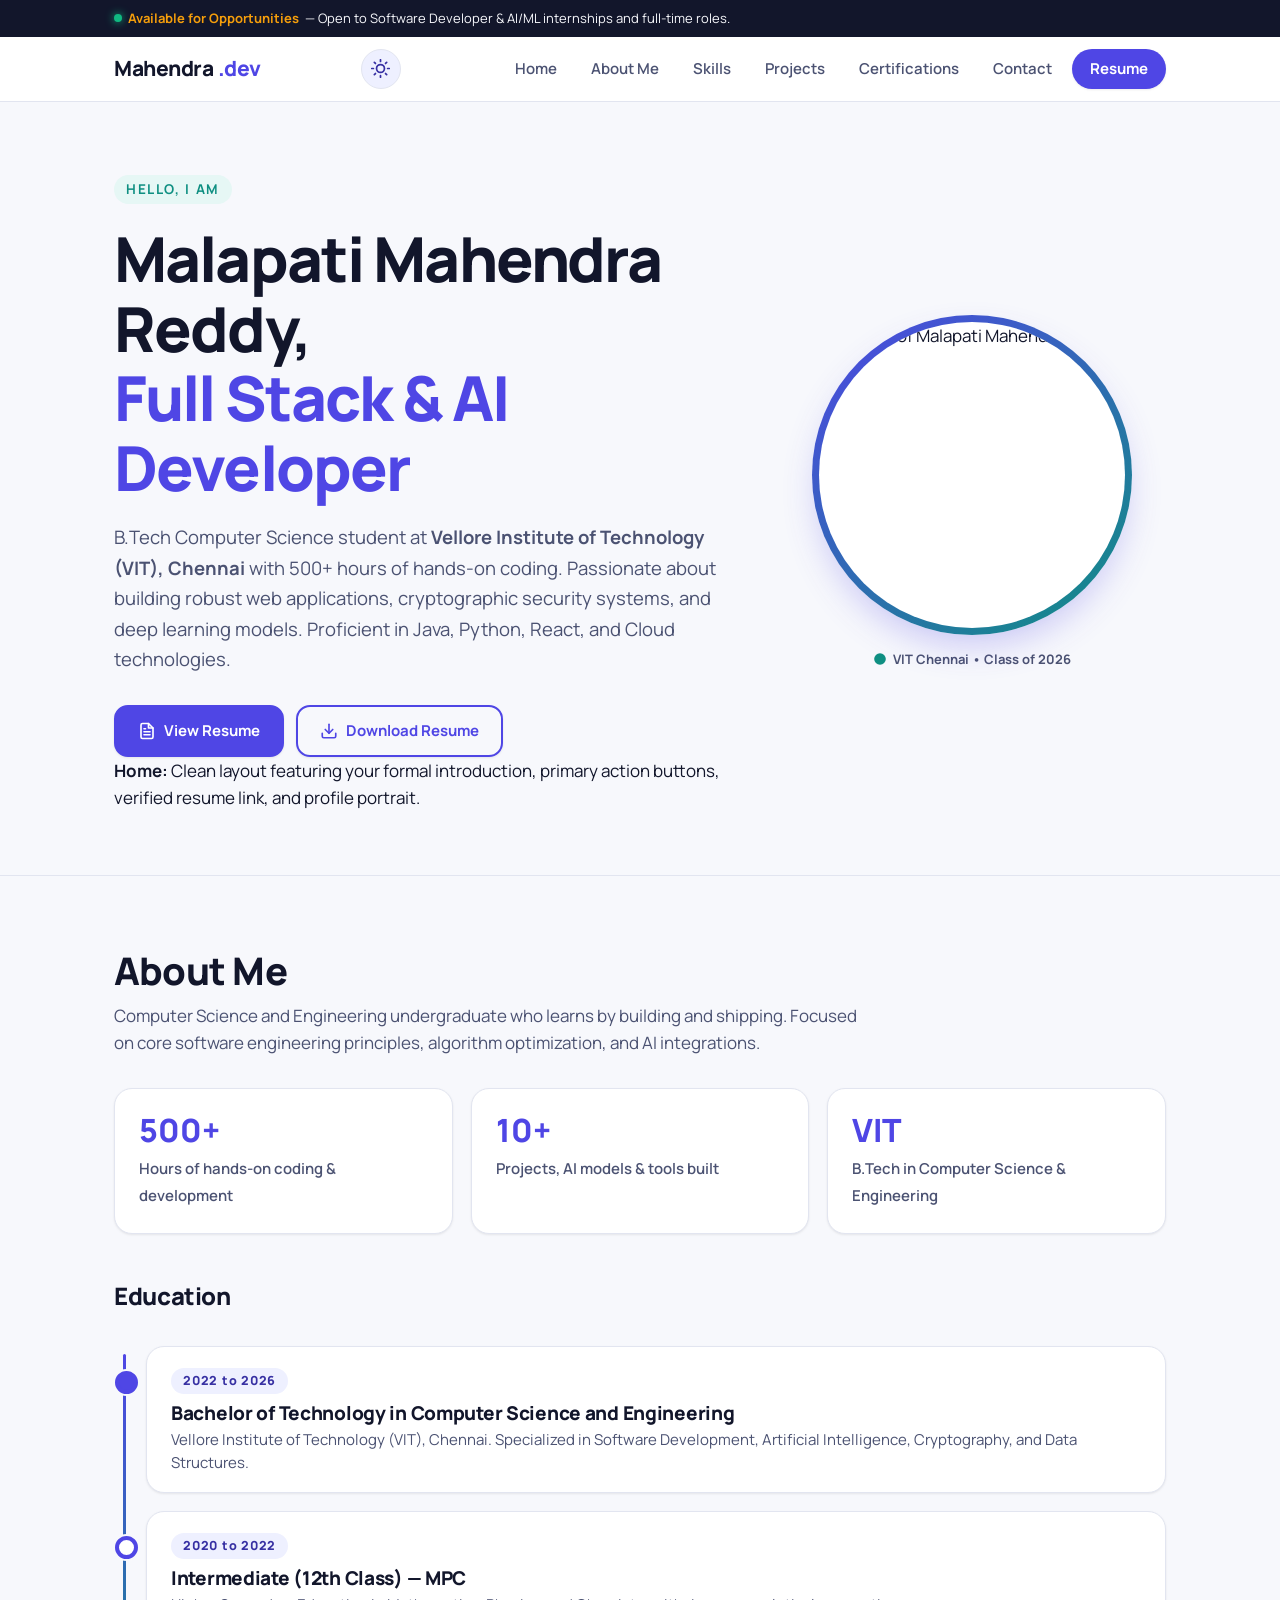
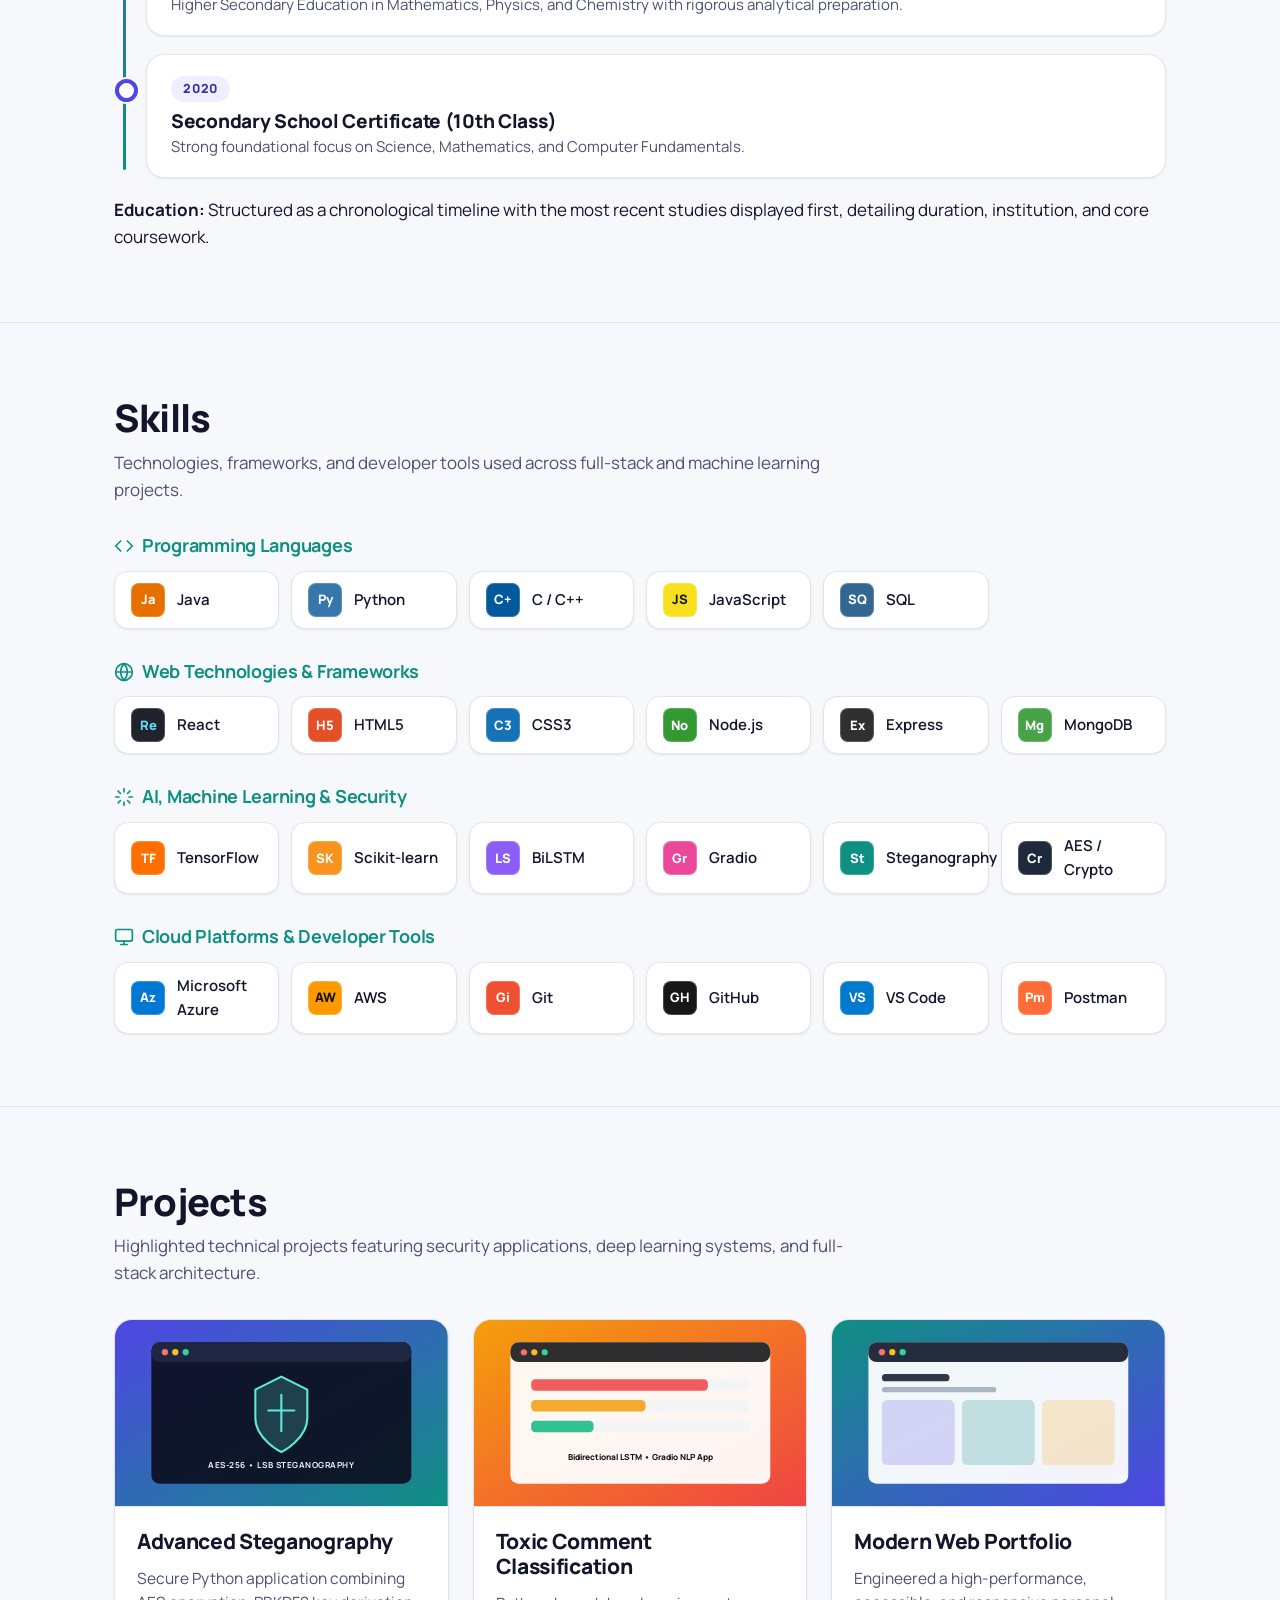
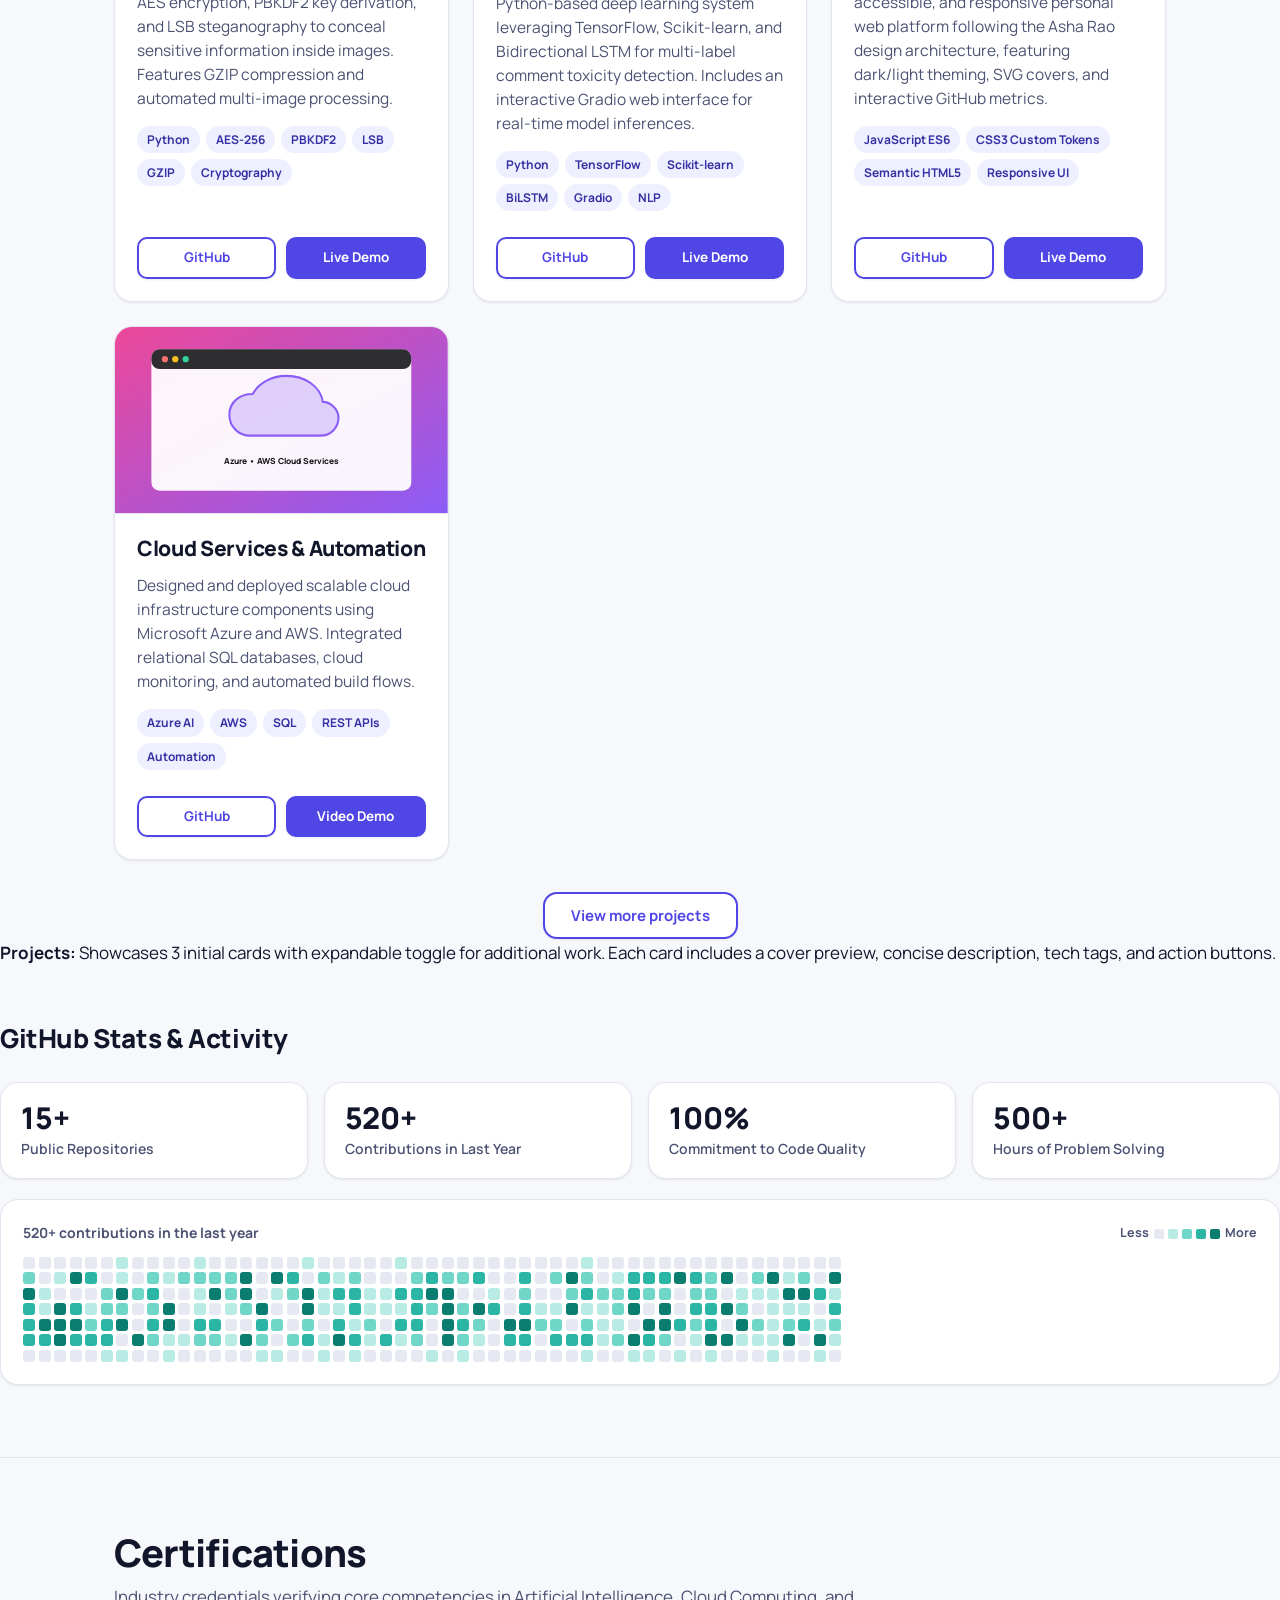
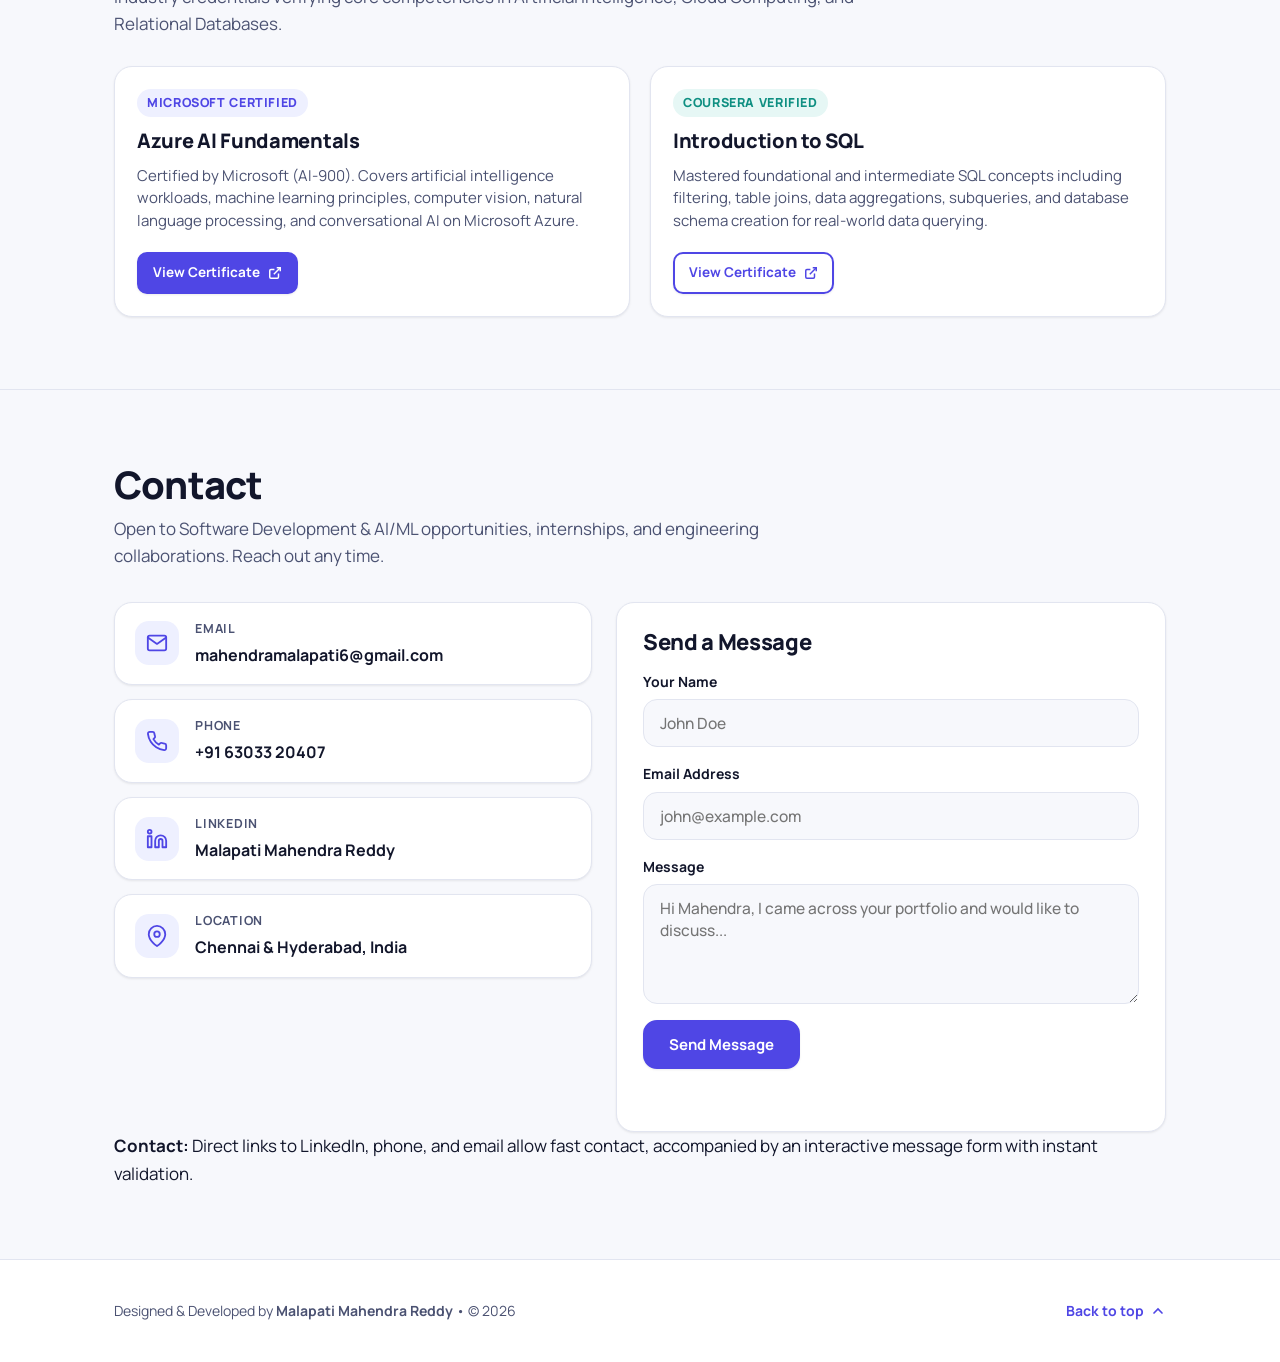
==== index.html @ 986fc6aa "Initial commit: Portfolio website with responsive design and theme toggle" ====
<!DOCTYPE html>
<html lang="en">

<head>
    <meta charset="UTF-8">
    <meta name="viewport" content="width=device-width, initial-scale=1.0, viewport-fit=cover">
    <title>Malapati Mahendra Reddy | Full Stack & AI Developer</title>
    <meta name="description"
        content="Portfolio of Malapati Mahendra Reddy - Full Stack Developer and AI/ML Engineer studying Computer Science at VIT Chennai.">

    <!-- Google Font: Manrope -->
    <link rel="preconnect" href="https://fonts.googleapis.com">
    <link rel="preconnect" href="https://fonts.gstatic.com" crossorigin>
    <link href="https://fonts.googleapis.com/css2?family=Manrope:wght@400;500;600;700;800&display=swap"
        rel="stylesheet">

    <!-- Stylesheet -->
    <link rel="stylesheet" href="port.css">
</head>

<body>

    <!-- Top Notification / Status Banner -->
    <aside class="sample" aria-label="Announcement banner">
        <div class="in">
            <span class="badge-tag">
                <b>Available for Opportunities</b> — Open to Software Developer &amp; AI/ML internships and full-time
                roles.
            </span>
        </div>
    </aside>

    <!-- Sticky Navbar -->
    <nav class="top" aria-label="Main Navigation">
        <div class="in">
            <a class="brand" href="#home" aria-label="Home page">
                Mahendra<span>.dev</span>
            </a>

            <div class="nav-actions">
                <!-- Theme Toggle -->
                <button type="button" class="theme-btn" id="themeToggle" aria-label="Toggle dark/light theme"
                    title="Toggle theme">
                    <svg class="sun-icon" viewBox="0 0 24 24" fill="none" stroke="currentColor" stroke-width="2.2"
                        stroke-linecap="round" stroke-linejoin="round" aria-hidden="true">
                        <circle cx="12" cy="12" r="5"></circle>
                        <line x1="12" y1="1" x2="12" y2="3"></line>
                        <line x1="12" y1="21" x2="12" y2="23"></line>
                        <line x1="4.22" y1="4.22" x2="5.64" y2="5.64"></line>
                        <line x1="18.36" y1="18.36" x2="19.78" y2="19.78"></line>
                        <line x1="1" y1="12" x2="3" y2="12"></line>
                        <line x1="21" y1="12" x2="23" y2="12"></line>
                        <line x1="4.22" y1="19.78" x2="5.64" y2="18.36"></line>
                        <line x1="18.36" y1="5.64" x2="19.78" y2="4.22"></line>
                    </svg>
                    <svg class="moon-icon" style="display:none;" viewBox="0 0 24 24" fill="none" stroke="currentColor"
                        stroke-width="2.2" stroke-linecap="round" stroke-linejoin="round" aria-hidden="true">
                        <path d="M21 12.79A9 9 0 1 1 11.21 3 7 7 0 0 0 21 12.79z"></path>
                    </svg>
                </button>

                <!-- Burger Toggle for Mobile -->
                <button class="burger" id="burger" aria-label="Open navigation menu" aria-expanded="false"
                    aria-controls="menu">
                    <svg width="22" height="22" viewBox="0 0 24 24" fill="none" stroke="currentColor" stroke-width="2.4"
                        stroke-linecap="round">
                        <path d="M4 7h16M4 12h16M4 17h16" />
                    </svg>
                </button>
            </div>

            <!-- Main Navigation Menu -->
            <div class="menu" id="menu">
                <a href="#home">Home</a>
                <a href="#about">About Me</a>
                <a href="#skills">Skills</a>
                <a href="#projects">Projects</a>
                <a href="#cert">Certifications</a>
                <a href="#contact">Contact</a>
                <!-- DUMMY LINK 1: Replace with your original Google Drive Resume view link -->
                <a class="cta" href="https://example.com/drive/view/Mahendra-Reddy-Resume" target="_blank"
                    rel="noopener">Resume</a>
            </div>
        </div>
    </nav>

    <main>
        <!-- Hero Section -->
        <section class="hero" id="home">
            <div class="in">
                <div>
                    <span class="kicker">Hello, I am</span>
                    <h1>Malapati Mahendra Reddy, <em>Full Stack &amp; AI Developer</em></h1>
                    <p class="lead">
                        B.Tech Computer Science student at <strong>Vellore Institute of Technology (VIT),
                            Chennai</strong> with 500+ hours of hands-on coding. Passionate about building robust web
                        applications, cryptographic security systems, and deep learning models. Proficient in Java,
                        Python, React, and Cloud technologies.
                    </p>
                    <div class="btns">
                        <!-- DUMMY LINK 1: Replace with your original Google Drive Resume view link -->
                        <a class="btn" href="https://example.com/drive/view/Mahendra-Reddy-Resume" target="_blank"
                            rel="noopener">
                            <svg width="18" height="18" viewBox="0 0 24 24" fill="none" stroke="currentColor"
                                stroke-width="2.2" stroke-linecap="round" stroke-linejoin="round" aria-hidden="true">
                                <path d="M14 2H6a2 2 0 0 0-2 2v16a2 2 0 0 0 2 2h12a2 2 0 0 0 2-2V8z"></path>
                                <polyline points="14 2 14 8 20 8"></polyline>
                                <line x1="16" y1="13" x2="8" y2="13"></line>
                                <line x1="16" y1="17" x2="8" y2="17"></line>
                                <polyline points="10 9 9 9 8 9"></polyline>
                            </svg>
                            View Resume
                        </a>
                        <!-- DUMMY LINK 2: Replace with your original direct Resume PDF download link -->
                        <a class="btn ghost" href="https://example.com/drive/Mahendra-Reddy-Resume.PDF" target="_blank"
                            rel="noopener" download="Mahendra-Reddy-Resume.pdf">
                            <svg width="18" height="18" viewBox="0 0 24 24" fill="none" stroke="currentColor"
                                stroke-width="2.2" stroke-linecap="round" stroke-linejoin="round" aria-hidden="true">
                                <path d="M21 15v4a2 2 0 0 1-2 2H5a2 2 0 0 1-2-2v-4"></path>
                                <polyline points="7 10 12 15 17 10"></polyline>
                                <line x1="12" y1="15" x2="12" y2="3"></line>
                            </svg>
                            Download Resume
                        </a>
                    </div>
                    <p class="note">
                        <b>Home:</b> Clean layout featuring your formal introduction, primary action buttons, verified
                        resume link, and profile portrait.
                    </p>
                </div>

                <div class="photo-wrapper">
                    <div class="photo">
                        <img src="https://res.cloudinary.com/km6wrbvx/image/upload/v1789730988/photo_2.jpg"
                            alt="Portrait of Malapati Mahendra Reddy" loading="eager"
                            onerror="this.onerror=null; this.src='https://images.unsplash.com/photo-1534528741775-53994a69daeb?auto=format&fit=crop&w=600&q=80';">
                    </div>
                    <span class="photo-caption">
                        <svg width="14" height="14" viewBox="0 0 24 24" fill="#0F8F82">
                            <circle cx="12" cy="12" r="10" />
                        </svg>
                        VIT Chennai &bull; Class of 2026
                    </span>
                </div>
            </div>
        </section>

        <!-- About Me Section -->
        <section class="sec" id="about">
            <div class="in">
                <h2>About Me</h2>
                <p class="sub">
                    Computer Science and Engineering undergraduate who learns by building and shipping. Focused on core
                    software engineering principles, algorithm optimization, and AI integrations.
                </p>

                <!-- Metric Fact Cards -->
                <div class="about">
                    <div class="fact">
                        <b>500+</b>
                        <span>Hours of hands-on coding &amp; development</span>
                    </div>
                    <div class="fact">
                        <b>10+</b>
                        <span>Projects, AI models &amp; tools built</span>
                    </div>
                    <div class="fact">
                        <b>VIT</b>
                        <span>B.Tech in Computer Science &amp; Engineering</span>
                    </div>
                </div>

                <!-- Education History Timeline Track -->
                <h3 style="margin-top: 48px; font-size: 24px; font-weight: 800;">Education</h3>
                <ol class="track" aria-label="Education history, most recent first">
                    <li>
                        <span class="yr">2022 to 2026</span>
                        <h4>Bachelor of Technology in Computer Science and Engineering</h4>
                        <p>Vellore Institute of Technology (VIT), Chennai. Specialized in Software Development,
                            Artificial Intelligence, Cryptography, and Data Structures.</p>
                    </li>
                    <li>
                        <span class="yr">2020 to 2022</span>
                        <h4>Intermediate (12th Class) — MPC</h4>
                        <p>Higher Secondary Education in Mathematics, Physics, and Chemistry with rigorous analytical
                            preparation.</p>
                    </li>
                    <li>
                        <span class="yr">2020</span>
                        <h4>Secondary School Certificate (10th Class)</h4>
                        <p>Strong foundational focus on Science, Mathematics, and Computer Fundamentals.</p>
                    </li>
                </ol>

                <p class="note">
                    <b>Education:</b> Structured as a chronological timeline with the most recent studies displayed
                    first, detailing duration, institution, and core coursework.
                </p>
            </div>
        </section>

        <!-- Skills Section -->
        <section class="sec" id="skills">
            <div class="in">
                <h2>Skills</h2>
                <p class="sub">Technologies, frameworks, and developer tools used across full-stack and machine learning
                    projects.</p>

                <!-- Programming Languages -->
                <div class="group">
                    <h3>
                        <svg width="20" height="20" viewBox="0 0 24 24" fill="none" stroke="currentColor"
                            stroke-width="2" stroke-linecap="round" stroke-linejoin="round" aria-hidden="true">
                            <polyline points="16 18 22 12 16 6"></polyline>
                            <polyline points="8 6 2 12 8 18"></polyline>
                        </svg>
                        Programming Languages
                    </h3>
                    <ul class="logos">
                        <li><span class="logo" style="background:#E76F00;color:#fff" aria-hidden="true">Ja</span>Java
                        </li>
                        <li><span class="logo" style="background:#3776AB;color:#fff" aria-hidden="true">Py</span>Python
                        </li>
                        <li><span class="logo" style="background:#00599C;color:#fff" aria-hidden="true">C+</span>C / C++
                        </li>
                        <li><span class="logo" style="background:#F7DF1E;color:#1a1a1a"
                                aria-hidden="true">JS</span>JavaScript</li>
                        <li><span class="logo" style="background:#336791;color:#fff" aria-hidden="true">SQ</span>SQL
                        </li>
                    </ul>
                </div>

                <!-- Web Development -->
                <div class="group">
                    <h3>
                        <svg width="20" height="20" viewBox="0 0 24 24" fill="none" stroke="currentColor"
                            stroke-width="2" stroke-linecap="round" stroke-linejoin="round" aria-hidden="true">
                            <circle cx="12" cy="12" r="10"></circle>
                            <line x1="2" y1="12" x2="22" y2="12"></line>
                            <path
                                d="M12 2a15.3 15.3 0 0 1 4 10 15.3 15.3 0 0 1-4 10 15.3 15.3 0 0 1-4-10 15.3 15.3 0 0 1 4-10z">
                            </path>
                        </svg>
                        Web Technologies &amp; Frameworks
                    </h3>
                    <ul class="logos">
                        <li><span class="logo" style="background:#20232A;color:#61DAFB"
                                aria-hidden="true">Re</span>React</li>
                        <li><span class="logo" style="background:#E34F26;color:#fff" aria-hidden="true">H5</span>HTML5
                        </li>
                        <li><span class="logo" style="background:#1572B6;color:#fff" aria-hidden="true">C3</span>CSS3
                        </li>
                        <li><span class="logo" style="background:#339933;color:#fff" aria-hidden="true">No</span>Node.js
                        </li>
                        <li><span class="logo" style="background:#303030;color:#fff" aria-hidden="true">Ex</span>Express
                        </li>
                        <li><span class="logo" style="background:#47A248;color:#fff" aria-hidden="true">Mg</span>MongoDB
                        </li>
                    </ul>
                </div>

                <!-- AI & Machine Learning -->
                <div class="group">
                    <h3>
                        <svg width="20" height="20" viewBox="0 0 24 24" fill="none" stroke="currentColor"
                            stroke-width="2" stroke-linecap="round" stroke-linejoin="round" aria-hidden="true">
                            <path
                                d="M12 2v4M12 18v4M4.93 4.93l2.83 2.83M16.24 16.24l2.83 2.83M2 12h4M18 12h4M4.93 19.07l2.83-2.83M16.24 7.76l2.83-2.83">
                            </path>
                        </svg>
                        AI, Machine Learning &amp; Security
                    </h3>
                    <ul class="logos">
                        <li><span class="logo" style="background:#FF6F00;color:#fff"
                                aria-hidden="true">TF</span>TensorFlow</li>
                        <li><span class="logo" style="background:#F7931E;color:#fff"
                                aria-hidden="true">SK</span>Scikit-learn</li>
                        <li><span class="logo" style="background:#8B5CF6;color:#fff" aria-hidden="true">LS</span>BiLSTM
                        </li>
                        <li><span class="logo" style="background:#EC4899;color:#fff" aria-hidden="true">Gr</span>Gradio
                        </li>
                        <li><span class="logo" style="background:#0F8F82;color:#fff"
                                aria-hidden="true">St</span>Steganography</li>
                        <li><span class="logo" style="background:#1E293B;color:#fff" aria-hidden="true">Cr</span>AES /
                            Crypto</li>
                    </ul>
                </div>

                <!-- Cloud & Developer Tools -->
                <div class="group">
                    <h3>
                        <svg width="20" height="20" viewBox="0 0 24 24" fill="none" stroke="currentColor"
                            stroke-width="2" stroke-linecap="round" stroke-linejoin="round" aria-hidden="true">
                            <rect x="2" y="3" width="20" height="14" rx="2" ry="2"></rect>
                            <line x1="8" y1="21" x2="16" y2="21"></line>
                            <line x1="12" y1="17" x2="12" y2="21"></line>
                        </svg>
                        Cloud Platforms &amp; Developer Tools
                    </h3>
                    <ul class="logos">
                        <li><span class="logo" style="background:#0078D4;color:#fff"
                                aria-hidden="true">Az</span>Microsoft Azure</li>
                        <li><span class="logo" style="background:#FF9900;color:#111" aria-hidden="true">AW</span>AWS
                        </li>
                        <li><span class="logo" style="background:#F05032;color:#fff" aria-hidden="true">Gi</span>Git
                        </li>
                        <li><span class="logo" style="background:#181717;color:#fff" aria-hidden="true">GH</span>GitHub
                        </li>
                        <li><span class="logo" style="background:#007ACC;color:#fff" aria-hidden="true">VS</span>VS Code
                        </li>
                        <li><span class="logo" style="background:#FF6C37;color:#fff" aria-hidden="true">Pm</span>Postman
                        </li>
                    </ul>
                </div>
            </div>
        </section>

        <!-- Projects Section -->
        <section class="sec" id="projects">
            <div class="in">
                <h2>Projects</h2>
                <p class="sub">Highlighted technical projects featuring security applications, deep learning systems,
                    and full-stack architecture.</p>

                <div class="cards" id="cards">
                    <!-- Project 1: Advanced Steganography -->
                    <article class="card">
                        <div class="cover">
                            <svg viewBox="0 0 640 360" role="img"
                                aria-label="Cover illustration of Advanced Steganography"
                                preserveAspectRatio="xMidYMid slice">
                                <defs>
                                    <linearGradient id="pGrad1" x1="0" y1="0" x2="1" y2="1">
                                        <stop offset="0%" stop-color="#4F46E5" />
                                        <stop offset="100%" stop-color="#0F8F82" />
                                    </linearGradient>
                                </defs>
                                <rect width="640" height="360" fill="url(#pGrad1)" />
                                <!-- Terminal Window -->
                                <rect x="70" y="44" width="500" height="272" rx="16" fill="#0C1020"
                                    fill-opacity="0.92" />
                                <rect x="70" y="44" width="500" height="38" rx="16" fill="#1E2644" />
                                <circle cx="96" cy="63" r="6" fill="#F87171" />
                                <circle cx="116" cy="63" r="6" fill="#FBBF24" />
                                <circle cx="136" cy="63" r="6" fill="#34D399" />
                                <!-- Shield Icon in SVG -->
                                <path
                                    d="M320 110 L370 135 V190 C370 230 320 255 320 255 C320 255 270 230 270 190 V135 Z"
                                    fill="#5EEAD4" fill-opacity="0.2" stroke="#5EEAD4" stroke-width="4"
                                    stroke-linejoin="round" />
                                <path d="M320 145 V215" stroke="#5EEAD4" stroke-width="4" stroke-linecap="round" />
                                <path d="M295 175 H345" stroke="#5EEAD4" stroke-width="4" stroke-linecap="round" />
                                <text x="320" y="285" fill="#EEF0FA" font-family="'Manrope',sans-serif"
                                    font-weight="700" font-size="16" text-anchor="middle" letter-spacing="1">AES-256
                                    &bull; LSB STEGANOGRAPHY</text>
                            </svg>
                        </div>
                        <div class="body">
                            <h3>Advanced Steganography</h3>
                            <p>
                                Secure Python application combining AES encryption, PBKDF2 key derivation, and LSB
                                steganography to conceal sensitive information inside images. Features GZIP compression
                                and automated multi-image processing.
                            </p>
                            <ul class="stack" aria-label="Tech stack">
                                <li>Python</li>
                                <li>AES-256</li>
                                <li>PBKDF2</li>
                                <li>LSB</li>
                                <li>GZIP</li>
                                <li>Cryptography</li>
                            </ul>
                            <div class="btns">
                                <!-- DUMMY LINK 3: Replace with your original GitHub repo link for Advanced Steganography -->
                                <a class="btn ghost sm" href="https://github.com/Mahendrareddy123456/Steganography"
                                    target="_blank" rel="noopener">GitHub</a>
                                <!-- DUMMY LINK 4: Replace with your original Live Demo / Docs link for Advanced Steganography -->
                                <a class="btn sm" href="https://steganography-msathqukjocxggxkegdyzr.streamlit.app/"
                                    target="_blank" rel="noopener">Live Demo</a>
                            </div>
                        </div>
                    </article>

                    <!-- Project 2: Toxic Comment Classification -->
                    <article class="card">
                        <div class="cover">
                            <svg viewBox="0 0 640 360" role="img"
                                aria-label="Cover illustration of Toxic Comment Classification"
                                preserveAspectRatio="xMidYMid slice">
                                <defs>
                                    <linearGradient id="pGrad2" x1="0" y1="0" x2="1" y2="1">
                                        <stop offset="0%" stop-color="#F59E0B" />
                                        <stop offset="100%" stop-color="#EF4444" />
                                    </linearGradient>
                                </defs>
                                <rect width="640" height="360" fill="url(#pGrad2)" />
                                <rect x="70" y="44" width="500" height="272" rx="16" fill="#FFFFFF"
                                    fill-opacity="0.94" />
                                <rect x="70" y="44" width="500" height="38" rx="16" fill="#18181B" fill-opacity="0.9" />
                                <circle cx="96" cy="63" r="6" fill="#F87171" />
                                <circle cx="116" cy="63" r="6" fill="#FBBF24" />
                                <circle cx="136" cy="63" r="6" fill="#34D399" />
                                <!-- Sentiment Bars -->
                                <rect x="110" y="115" width="420" height="22" rx="8" fill="#F3F4F6" />
                                <rect x="110" y="115" width="340" height="22" rx="8" fill="#EF4444"
                                    fill-opacity="0.85" />
                                <rect x="110" y="155" width="420" height="22" rx="8" fill="#F3F4F6" />
                                <rect x="110" y="155" width="220" height="22" rx="8" fill="#F59E0B"
                                    fill-opacity="0.85" />
                                <rect x="110" y="195" width="420" height="22" rx="8" fill="#F3F4F6" />
                                <rect x="110" y="195" width="120" height="22" rx="8" fill="#10B981"
                                    fill-opacity="0.85" />
                                <text x="320" y="270" fill="#18181B" font-family="'Manrope',sans-serif"
                                    font-weight="800" font-size="16" text-anchor="middle">Bidirectional LSTM &bull;
                                    Gradio NLP App</text>
                            </svg>
                        </div>
                        <div class="body">
                            <h3>Toxic Comment Classification</h3>
                            <p>
                                Python-based deep learning system leveraging TensorFlow, Scikit-learn, and Bidirectional
                                LSTM for multi-label comment toxicity detection. Includes an interactive Gradio web
                                interface for real-time model inferences.
                            </p>
                            <ul class="stack" aria-label="Tech stack">
                                <li>Python</li>
                                <li>TensorFlow</li>
                                <li>Scikit-learn</li>
                                <li>BiLSTM</li>
                                <li>Gradio</li>
                                <li>NLP</li>
                            </ul>
                            <div class="btns">
                                <!-- DUMMY LINK 5: Replace with your original GitHub repo link for Toxic Comment Classification -->
                                <a class="btn ghost sm" href="https://example.com/github/toxic-comment-classification"
                                    target="_blank" rel="noopener">GitHub</a>
                                <!-- DUMMY LINK 6: Replace with your original Live Demo link for Toxic Comment Classification -->
                                <a class="btn sm" href="https://example.com/live/toxic-comment-classification"
                                    target="_blank" rel="noopener">Live Demo</a>
                            </div>
                        </div>
                    </article>

                    <!-- Project 3: Modern Portfolio & Web Applications -->
                    <article class="card">
                        <div class="cover">
                            <svg viewBox="0 0 640 360" role="img"
                                aria-label="Cover illustration of Developer Portfolio & Web Apps"
                                preserveAspectRatio="xMidYMid slice">
                                <defs>
                                    <linearGradient id="pGrad3" x1="0" y1="0" x2="1" y2="1">
                                        <stop offset="0%" stop-color="#0F8F82" />
                                        <stop offset="100%" stop-color="#4F46E5" />
                                    </linearGradient>
                                </defs>
                                <rect width="640" height="360" fill="url(#pGrad3)" />
                                <rect x="70" y="44" width="500" height="272" rx="16" fill="#FFFFFF"
                                    fill-opacity="0.94" />
                                <rect x="70" y="44" width="500" height="38" rx="16" fill="#0F172A" fill-opacity="0.9" />
                                <circle cx="96" cy="63" r="6" fill="#F87171" />
                                <circle cx="116" cy="63" r="6" fill="#FBBF24" />
                                <circle cx="136" cy="63" r="6" fill="#34D399" />
                                <!-- Web Layout Mockup -->
                                <rect x="96" y="105" width="130" height="14" rx="7" fill="#0F172A"
                                    fill-opacity="0.85" />
                                <rect x="96" y="130" width="220" height="10" rx="5" fill="#64748B" fill-opacity="0.5" />
                                <rect x="96" y="155" width="140" height="125" rx="10" fill="#4F46E5"
                                    fill-opacity="0.2" />
                                <rect x="250" y="155" width="140" height="125" rx="10" fill="#0F8F82"
                                    fill-opacity="0.22" />
                                <rect x="404" y="155" width="140" height="125" rx="10" fill="#F59E0B"
                                    fill-opacity="0.2" />
                            </svg>
                        </div>
                        <div class="body">
                            <h3>Modern Web Portfolio</h3>
                            <p>
                                Engineered a high-performance, accessible, and responsive personal web platform
                                following the Asha Rao design architecture, featuring dark/light theming, SVG covers,
                                and interactive GitHub metrics.
                            </p>
                            <ul class="stack" aria-label="Tech stack">
                                <li>JavaScript ES6</li>
                                <li>CSS3 Custom Tokens</li>
                                <li>Semantic HTML5</li>
                                <li>Responsive UI</li>
                            </ul>
                            <div class="btns">
                                <!-- DUMMY LINK 7: Replace with your original GitHub repo link for your Portfolio -->
                                <a class="btn ghost sm" href="https://example.com/github/portfolio" target="_blank"
                                    rel="noopener">GitHub</a>
                                <!-- DUMMY LINK 8: Replace with your original Live Demo link for your Portfolio -->
                                <a class="btn sm" href="https://example.com/live/portfolio" target="_blank"
                                    rel="noopener">Live Demo</a>
                            </div>
                        </div>
                    </article>

                    <!-- Project 4 (collapsible with data-more) -->
                    <article class="card" hidden data-more>
                        <div class="cover">
                            <svg viewBox="0 0 640 360" role="img"
                                aria-label="Cover illustration of Cloud & Distributed Systems"
                                preserveAspectRatio="xMidYMid slice">
                                <defs>
                                    <linearGradient id="pGrad4" x1="0" y1="0" x2="1" y2="1">
                                        <stop offset="0%" stop-color="#EC4899" />
                                        <stop offset="100%" stop-color="#8B5CF6" />
                                    </linearGradient>
                                </defs>
                                <rect width="640" height="360" fill="url(#pGrad4)" />
                                <rect x="70" y="44" width="500" height="272" rx="16" fill="#FFFFFF"
                                    fill-opacity="0.94" />
                                <rect x="70" y="44" width="500" height="38" rx="16" fill="#18181B" fill-opacity="0.9" />
                                <circle cx="96" cy="63" r="6" fill="#F87171" />
                                <circle cx="116" cy="63" r="6" fill="#FBBF24" />
                                <circle cx="136" cy="63" r="6" fill="#34D399" />
                                <!-- Cloud SVG graphic -->
                                <path
                                    d="M260 210 C240 210 220 195 220 170 C220 145 240 130 265 130 C275 110 300 95 330 95 C365 95 395 115 400 145 C415 145 430 160 430 175 C430 195 415 210 395 210 Z"
                                    fill="#8B5CF6" fill-opacity="0.25" stroke="#8B5CF6" stroke-width="4" />
                                <text x="320" y="265" fill="#18181B" font-family="'Manrope',sans-serif"
                                    font-weight="800" font-size="16" text-anchor="middle">Azure &bull; AWS Cloud
                                    Services</text>
                            </svg>
                        </div>
                        <div class="body">
                            <h3>Cloud Services &amp; Automation</h3>
                            <p>
                                Designed and deployed scalable cloud infrastructure components using Microsoft Azure and
                                AWS. Integrated relational SQL databases, cloud monitoring, and automated build flows.
                            </p>
                            <ul class="stack" aria-label="Tech stack">
                                <li>Azure AI</li>
                                <li>AWS</li>
                                <li>SQL</li>
                                <li>REST APIs</li>
                                <li>Automation</li>
                            </ul>
                            <div class="btns">
                                <!-- DUMMY LINK 9: Replace with your original GitHub repo link for Cloud Services -->
                                <a class="btn ghost sm" href="https://example.com/github/cloud-services" target="_blank"
                                    rel="noopener">GitHub</a>
                                <!-- DUMMY LINK 10: Replace with your original Video Demo link for Cloud Services -->
                                <a class="btn sm" href="https://example.com/video/cloud-services" target="_blank"
                                    rel="noopener">Video Demo</a>
                            </div>
                        </div>
                    </article>
                </div>
                </article>
            </div>

            <!-- View More Projects Button -->
            <div class="more">
                <button type="button" id="moreBtn" aria-expanded="false" aria-controls="cards">
                    View more projects
                </button>
            </div>

            <p class="note">
                <b>Projects:</b> Showcases 3 initial cards with expandable toggle for additional work. Each card
                includes a cover preview, concise description, tech tags, and action buttons.
            </p>

            <!-- GitHub Stats Section -->
            <h3 style="margin-top: 56px; font-size: 26px; font-weight: 800;">GitHub Stats &amp; Activity</h3>
            <div class="stats">
                <div class="stat">
                    <b>15+</b>
                    <span>Public Repositories</span>
                </div>
                <div class="stat">
                    <b>520+</b>
                    <span>Contributions in Last Year</span>
                </div>
                <div class="stat">
                    <b>100%</b>
                    <span>Commitment to Code Quality</span>
                </div>
                <div class="stat">
                    <b>500+</b>
                    <span>Hours of Problem Solving</span>
                </div>
            </div>

            <!-- GitHub Heatmap Calendar -->
            <div class="cal" role="img" aria-label="GitHub contribution calendar visualization">
                <div class="cal-header">
                    <span>520+ contributions in the last year</span>
                    <span style="font-size: 12.5px;">Less <span
                            style="display:inline-block;width:10px;height:10px;background:var(--c0);border-radius:2px;vertical-align:middle;margin:0 2px"></span><span
                            style="display:inline-block;width:10px;height:10px;background:var(--c1);border-radius:2px;vertical-align:middle;margin:0 2px"></span><span
                            style="display:inline-block;width:10px;height:10px;background:var(--c2);border-radius:2px;vertical-align:middle;margin:0 2px"></span><span
                            style="display:inline-block;width:10px;height:10px;background:var(--c3);border-radius:2px;vertical-align:middle;margin:0 2px"></span><span
                            style="display:inline-block;width:10px;height:10px;background:var(--c4);border-radius:2px;vertical-align:middle;margin:0 2px"></span>
                        More</span>
                </div>
                <div class="grid" id="cal"></div>
            </div>
            </div>
        </section>

        <!-- Certifications Section -->
        <section class="sec" id="cert">
            <div class="in">
                <h2>Certifications</h2>
                <p class="sub">Industry credentials verifying core competencies in Artificial Intelligence, Cloud
                    Computing, and Relational Databases.</p>

                <div class="cert-grid">
                    <!-- Cert 1: Azure AI -->
                    <div class="cert-card">
                        <span class="cert-badge">Microsoft Certified</span>
                        <h3>Azure AI Fundamentals</h3>
                        <p>
                            Certified by Microsoft (AI-900). Covers artificial intelligence workloads, machine learning
                            principles, computer vision, natural language processing, and conversational AI on Microsoft
                            Azure.
                        </p>
                        <div class="cert-footer">
                            <a class="btn sm"
                                href="https://drive.google.com/file/d/1QCek6XJiGgyFxz_TMdN23KMZZLE-OwZm/view?usp=sharing"
                                target="_blank" rel="noopener">
                                View Certificate
                                <svg width="14" height="14" viewBox="0 0 24 24" fill="none" stroke="currentColor"
                                    stroke-width="2.5">
                                    <path d="M18 13v6a2 2 0 0 1-2 2H5a2 2 0 0 1-2-2V8a2 2 0 0 1 2-2h6"></path>
                                    <polyline points="15 3 21 3 21 9"></polyline>
                                    <line x1="10" y1="14" x2="21" y2="3"></line>
                                </svg>
                            </a>
                        </div>
                    </div>

                    <!-- Cert 2: SQL -->
                    <div class="cert-card">
                        <span class="cert-badge" style="color:var(--teal);background:var(--teal-light);">Coursera
                            Verified</span>
                        <h3>Introduction to SQL</h3>
                        <p>
                            Mastered foundational and intermediate SQL concepts including filtering, table joins, data
                            aggregations, subqueries, and database schema creation for real-world data querying.
                        </p>
                        <div class="cert-footer">
                            <a class="btn sm ghost"
                                href="https://s3.amazonaws.com/coursera_assets/meta_images/generated/CERTIFICATE_LANDING_PAGE/CERTIFICATE_LANDING_PAGE~HFRZQETCVS5L/CERTIFICATE_LANDING_PAGE~HFRZQETCVS5L.jpeg"
                                target="_blank" rel="noopener">
                                View Certificate
                                <svg width="14" height="14" viewBox="0 0 24 24" fill="none" stroke="currentColor"
                                    stroke-width="2.5">
                                    <path d="M18 13v6a2 2 0 0 1-2 2H5a2 2 0 0 1-2-2V8a2 2 0 0 1 2-2h6"></path>
                                    <polyline points="15 3 21 3 21 9"></polyline>
                                    <line x1="10" y1="14" x2="21" y2="3"></line>
                                </svg>
                            </a>
                        </div>
                    </div>
                </div>
            </div>
        </section>

        <!-- Contact Section -->
        <section class="sec" id="contact">
            <div class="in">
                <h2>Contact</h2>
                <p class="sub">Open to Software Development &amp; AI/ML opportunities, internships, and engineering
                    collaborations. Reach out any time.</p>

                <div class="cwrap">
                    <!-- Left: Direct Contact Information Cards -->
                    <div class="contact">
                        <!-- Email -->
                        <a class="contact-card" href="mailto:mahendramalapati6@gmail.com">
                            <div class="contact-icon" aria-hidden="true">
                                <svg viewBox="0 0 24 24" fill="none" stroke="currentColor" stroke-width="2"
                                    stroke-linecap="round" stroke-linejoin="round">
                                    <path
                                        d="M4 4h16c1.1 0 2 .9 2 2v12c0 1.1-.9 2-2 2H4c-1.1 0-2-.9-2-2V6c0-1.1.9-2 2-2z">
                                    </path>
                                    <polyline points="22,6 12,13 2,6"></polyline>
                                </svg>
                            </div>
                            <div>
                                <small>Email</small>
                                <b>mahendramalapati6@gmail.com</b>
                            </div>
                        </a>

                        <!-- Mobile Phone -->
                        <a class="contact-card" href="tel:+916303320407">
                            <div class="contact-icon" aria-hidden="true">
                                <svg viewBox="0 0 24 24" fill="none" stroke="currentColor" stroke-width="2"
                                    stroke-linecap="round" stroke-linejoin="round">
                                    <path
                                        d="M22 16.92v3a2 2 0 0 1-2.18 2 19.79 19.79 0 0 1-8.63-3.07 19.5 19.5 0 0 1-6-6 19.79 19.79 0 0 1-3.07-8.67A2 2 0 0 1 4.11 2h3a2 2 0 0 1 2 1.72 12.84 12.84 0 0 0 .7 2.81 2 2 0 0 1-.45 2.11L8.09 9.91a16 16 0 0 0 6 6l1.27-1.27a2 2 0 0 1 2.11-.45 12.84 12.84 0 0 0 2.81.7A2 2 0 0 1 22 16.92z">
                                    </path>
                                </svg>
                            </div>
                            <div>
                                <small>Phone</small>
                                <b>+91 63033 20407</b>
                            </div>
                        </a>

                        <!-- LinkedIn -->
                        <a class="contact-card" href="https://www.linkedin.com/in/mahendra-reddy-malapati-177187278/"
                            target="_blank" rel="noopener">
                            <div class="contact-icon" aria-hidden="true">
                                <svg viewBox="0 0 24 24" fill="none" stroke="currentColor" stroke-width="2"
                                    stroke-linecap="round" stroke-linejoin="round">
                                    <path
                                        d="M16 8a6 6 0 0 1 6 6v7h-4v-7a2 2 0 0 0-2-2 2 2 0 0 0-2 2v7h-4v-7a6 6 0 0 1 6-6z">
                                    </path>
                                    <rect x="2" y="9" width="4" height="12"></rect>
                                    <circle cx="4" cy="4" r="2"></circle>
                                </svg>
                            </div>
                            <div>
                                <small>LinkedIn</small>
                                <b>Malapati Mahendra Reddy</b>
                            </div>
                        </a>

                        <!-- Location / Institute -->
                        <div class="contact-card">
                            <div class="contact-icon" aria-hidden="true">
                                <svg viewBox="0 0 24 24" fill="none" stroke="currentColor" stroke-width="2"
                                    stroke-linecap="round" stroke-linejoin="round">
                                    <path d="M21 10c0 7-9 13-9 13s-9-6-9-13a9 9 0 0 1 18 0z"></path>
                                    <circle cx="12" cy="10" r="3"></circle>
                                </svg>
                            </div>
                            <div>
                                <small>Location</small>
                                <b>Chennai &amp; Hyderabad, India</b>
                            </div>
                        </div>
                    </div>

                    <!-- Right: Interactive Send Message Form -->
                    <form class="form" id="cf" novalidate>
                        <h3>Send a Message</h3>

                        <label for="cn">
                            Your Name
                            <input id="cn" name="name" type="text" autocomplete="name" placeholder="John Doe" required>
                        </label>

                        <label for="ce">
                            Email Address
                            <input id="ce" name="email" type="email" autocomplete="email" placeholder="john@example.com"
                                required>
                        </label>

                        <label for="cm">
                            Message
                            <textarea id="cm" name="message"
                                placeholder="Hi Mahendra, I came across your portfolio and would like to discuss..."
                                required></textarea>
                        </label>

                        <button type="submit" id="submitBtn">Send Message</button>
                        <p id="fstatus" role="status" aria-live="polite"></p>
                    </form>
                </div>

                <p class="note">
                    <b>Contact:</b> Direct links to LinkedIn, phone, and email allow fast contact, accompanied by an
                    interactive message form with instant validation.
                </p>
            </div>
        </section>
    </main>

    <!-- Footer -->
    <footer>
        <div class="in">
            <div>
                Designed &amp; Developed by <strong>Malapati Mahendra Reddy</strong> &bull; &copy; <span
                    id="year"></span>
            </div>
            <a class="back-to-top" href="#home">
                Back to top
                <svg width="16" height="16" viewBox="0 0 24 24" fill="none" stroke="currentColor" stroke-width="2.5"
                    stroke-linecap="round">
                    <polyline points="18 15 12 9 6 15"></polyline>
                </svg>
            </a>
        </div>
    </footer>

    <!-- Interactive JavaScript matching the Asha Rao demo functionality -->
    <script>
        (function () {
            // 1. Current Year
            var yrSpan = document.getElementById('year');
            if (yrSpan) {
                yrSpan.textContent = new Date().getFullYear();
            }

            // 2. Mobile Burger Menu
            var b = document.getElementById('burger');
            var m = document.getElementById('menu');
            if (b && m) {
                b.addEventListener('click', function () {
                    var isOpen = m.classList.toggle('open');
                    b.setAttribute('aria-expanded', isOpen);
                    b.setAttribute('aria-label', isOpen ? 'Close navigation menu' : 'Open navigation menu');
                });

                m.addEventListener('click', function (e) {
                    if (e.target.tagName === 'A') {
                        m.classList.remove('open');
                        b.setAttribute('aria-expanded', 'false');
                    }
                });
            }

            // 3. Theme Switcher (Dark / Light toggle with localStorage memory)
            var themeToggle = document.getElementById('themeToggle');
            var sunIcon = themeToggle ? themeToggle.querySelector('.sun-icon') : null;
            var moonIcon = themeToggle ? themeToggle.querySelector('.moon-icon') : null;

            function updateThemeIcons(theme) {
                if (!sunIcon || !moonIcon) return;
                if (theme === 'dark') {
                    sunIcon.style.display = 'none';
                    moonIcon.style.display = 'block';
                } else {
                    sunIcon.style.display = 'block';
                    moonIcon.style.display = 'none';
                }
            }

            var savedTheme = localStorage.getItem('portfolio_theme');
            if (savedTheme) {
                document.documentElement.setAttribute('data-theme', savedTheme);
                updateThemeIcons(savedTheme);
            } else {
                var prefersDark = window.matchMedia && window.matchMedia('(prefers-color-scheme: dark)').matches;
                updateThemeIcons(prefersDark ? 'dark' : 'light');
            }

            if (themeToggle) {
                themeToggle.addEventListener('click', function () {
                    var current = document.documentElement.getAttribute('data-theme');
                    var isDark;
                    if (current) {
                        isDark = current === 'dark';
                    } else {
                        isDark = window.matchMedia && window.matchMedia('(prefers-color-scheme: dark)').matches;
                    }

                    var next = isDark ? 'light' : 'dark';
                    document.documentElement.setAttribute('data-theme', next);
                    localStorage.setItem('portfolio_theme', next);
                    updateThemeIcons(next);
                });
            }

            // 4. Checklist Notes Toggle
            var t = document.getElementById('tn');
            if (t) {
                t.addEventListener('click', function () {
                    var on = document.body.classList.toggle('notes');
                    t.setAttribute('aria-pressed', on);
                    t.textContent = on ? 'Hide checklist notes' : 'Show checklist notes';
                });
            }

            // 5. Expandable Projects Toggle
            var mb = document.getElementById('moreBtn');
            if (mb) {
                mb.addEventListener('click', function () {
                    var isExpanded = mb.getAttribute('aria-expanded') === 'true';
                    var willExpand = !isExpanded;
                    var moreCards = document.querySelectorAll('.card[data-more]');
                    moreCards.forEach(function (c) {
                        c.hidden = !willExpand;
                    });
                    mb.setAttribute('aria-expanded', willExpand);
                    mb.textContent = willExpand ? 'View fewer projects' : 'View more projects';
                });
            }

            // 6. Interactive Contact Form with Validation & Feedback
            var cf = document.getElementById('cf');
            var fs = document.getElementById('fstatus');
            if (cf && fs) {
                cf.addEventListener('submit', function (e) {
                    e.preventDefault();
                    var nameInput = document.getElementById('cn');
                    var emailInput = document.getElementById('ce');
                    var msgInput = document.getElementById('cm');

                    var name = nameInput ? nameInput.value.trim() : '';
                    var email = emailInput ? emailInput.value.trim() : '';
                    var msg = msgInput ? msgInput.value.trim() : '';

                    var emailPattern = /^[^@\s]+@[^@\s]+\.[^@\s]+$/;

                    if (!name || !email || !msg) {
                        fs.style.color = '#EF4444';
                        fs.textContent = 'Please fill in all fields (name, email, and message).';
                        return;
                    }

                    if (!emailPattern.test(email)) {
                        fs.style.color = '#EF4444';
                        fs.textContent = 'Please provide a valid email address.';
                        return;
                    }

                    fs.style.color = 'var(--teal)';
                    fs.textContent = '✓ Thank you! Your message has been recorded. Mahendra will respond promptly.';
                    cf.reset();
                });
            }

            // 7. GitHub Contribution Heatmap Generation Algorithm
            var g = document.getElementById('cal');
            if (g) {
                var seed = 42;
                function pseudoRandom() {
                    seed = (seed * 1103515245 + 12345) % 2147483648;
                    return seed / 2147483648;
                }

                var html = '';
                for (var w = 0; w < 53; w++) {
                    for (var d = 0; d < 7; d++) {
                        var r = pseudoRandom();
                        var level = 0;
                        if (d === 0 || d === 6) {
                            // Weekend
                            level = r > 0.78 ? 1 : 0;
                        } else {
                            // Weekday
                            level = r > 0.82 ? 4 : (r > 0.62 ? 3 : (r > 0.38 ? 2 : (r > 0.18 ? 1 : 0)));
                        }
                        html += '<i data-l="' + level + '" title="Week ' + (w + 1) + ', Level ' + level + ' activity"></i>';
                    }
                }
                g.innerHTML = html;
            }
        })();
    </script>
</body>

</html>
---- port.css ----
/* ==========================================================================
   Design System & Tokens - Matching Asha Rao Portfolio Architecture
   One modern font (Manrope), refined indigo/teal/amber accents, 
   light/dark modes, high contrast, clean typography, responsive layout.
   ========================================================================== */

:root {
  --bg: #F7F8FC;
  --surface: #FFFFFF;
  --surface-alt: #F1F4FA;
  --line: #E2E5F0;
  --ink: #12162B;
  --muted: #4B5272;
  --indigo: #4F46E5;
  --indigo-hover: #4338CA;
  --indigo-ink: #FFFFFF;
  --amber: #F59E0B;
  --teal: #0F8F82;
  --teal-light: #E6F7F5;
  --chip: #EEF0FF;
  --chip-ink: #3730A3;
  --c0: #E6E9F2;
  --c1: #B7EBE3;
  --c2: #6FD6C8;
  --c3: #2BB5A4;
  --c4: #0B7D70;
  --shadow-sm: 0 1px 3px rgba(0, 0, 0, 0.05), 0 1px 2px rgba(0, 0, 0, 0.03);
  --shadow-md: 0 4px 12px rgba(18, 22, 43, 0.08);
  --shadow-lg: 0 12px 24px -4px rgba(18, 22, 43, 0.12);
  --font: 'Manrope', 'Segoe UI', -apple-system, BlinkMacSystemFont, sans-serif;
  --radius-sm: 10px;
  --radius-md: 14px;
  --radius-lg: 18px;
  --radius-full: 9999px;
  --transition: all 0.25s cubic-bezier(0.16, 1, 0.3, 1);
}

@media (prefers-color-scheme: dark) {
  :root:not([data-theme="light"]) {
    --bg: #0C1020;
    --surface: #151B33;
    --surface-alt: #1E2644;
    --line: #262E52;
    --ink: #EEF0FA;
    --muted: #A8B0D0;
    --indigo: #818CF8;
    --indigo-hover: #6366F1;
    --indigo-ink: #0C1020;
    --teal: #5EEAD4;
    --teal-light: #134E48;
    --chip: #222B55;
    --chip-ink: #C7CCFF;
    --c0: #1E2644;
    --c1: #134E48;
    --c2: #1C7C71;
    --c3: #2BB5A4;
    --c4: #7CF0DD;
    --shadow-sm: 0 1px 3px rgba(0, 0, 0, 0.4);
    --shadow-md: 0 4px 14px rgba(0, 0, 0, 0.45);
    --shadow-lg: 0 12px 28px -4px rgba(0, 0, 0, 0.6);
    color-scheme: dark;
  }
}

:root[data-theme="dark"] {
  --bg: #0C1020;
  --surface: #151B33;
  --surface-alt: #1E2644;
  --line: #262E52;
  --ink: #EEF0FA;
  --muted: #A8B0D0;
  --indigo: #818CF8;
  --indigo-hover: #6366F1;
  --indigo-ink: #0C1020;
  --teal: #5EEAD4;
  --teal-light: #134E48;
  --chip: #222B55;
  --chip-ink: #C7CCFF;
  --c0: #1E2644;
  --c1: #134E48;
  --c2: #1C7C71;
  --c3: #2BB5A4;
  --c4: #7CF0DD;
  --shadow-sm: 0 1px 3px rgba(0, 0, 0, 0.4);
  --shadow-md: 0 4px 14px rgba(0, 0, 0, 0.45);
  --shadow-lg: 0 12px 28px -4px rgba(0, 0, 0, 0.6);
  color-scheme: dark;
}

:root[data-theme="light"] {
  --bg: #F7F8FC;
  --surface: #FFFFFF;
  --surface-alt: #F1F4FA;
  --line: #E2E5F0;
  --ink: #12162B;
  --muted: #4B5272;
  --indigo: #4F46E5;
  --indigo-hover: #4338CA;
  --indigo-ink: #FFFFFF;
  --amber: #F59E0B;
  --teal: #0F8F82;
  --teal-light: #E6F7F5;
  --chip: #EEF0FF;
  --chip-ink: #3730A3;
  --c0: #E6E9F2;
  --c1: #B7EBE3;
  --c2: #6FD6C8;
  --c3: #2BB5A4;
  --c4: #0B7D70;
  --shadow-sm: 0 1px 3px rgba(0, 0, 0, 0.05);
  --shadow-md: 0 4px 12px rgba(18, 22, 43, 0.08);
  --shadow-lg: 0 12px 24px -4px rgba(18, 22, 43, 0.12);
  color-scheme: light;
}

/* Base Resets */
* {
  box-sizing: border-box;
}

html {
  scroll-behavior: smooth;
  scroll-padding-top: 80px;
}

body {
  margin: 0;
  background-color: var(--bg);
  color: var(--ink);
  font-family: var(--font);
  font-size: 17px;
  line-height: 1.6;
  overflow-x: clip;
  transition: background-color 0.25s ease, color 0.25s ease;
}

h1, h2, h3, h4 {
  margin: 0;
  line-height: 1.2;
  color: var(--ink);
  letter-spacing: -0.015em;
}

p {
  margin: 0;
}

ul, ol {
  list-style: none;
  margin: 0;
  padding: 0;
}

a {
  color: inherit;
  text-decoration: none;
}

img {
  max-width: 100%;
  display: block;
}

/* Container Width */
.in {
  max-width: 1100px;
  margin-inline: auto;
  padding-inline: 24px;
}

/* Top Notification / Sample Bar */
.sample {
  background: var(--ink);
  color: var(--bg);
  font-size: 13.5px;
  transition: background 0.3s;
}

.sample .in {
  display: flex;
  gap: 12px;
  align-items: center;
  justify-content: space-between;
  flex-wrap: wrap;
  padding-block: 8px;
}

.sample b {
  color: var(--amber);
}

.sample .badge-tag {
  display: inline-flex;
  align-items: center;
  gap: 6px;
  font-size: 13px;
}

.sample .badge-tag::before {
  content: "";
  display: inline-block;
  width: 8px;
  height: 8px;
  border-radius: 50%;
  background: #10B981;
  box-shadow: 0 0 8px #10B981;
}

.sample button {
  font: 700 12.5px var(--font);
  background: var(--amber);
  color: #1A1200;
  border: 0;
  border-radius: var(--radius-full);
  padding: 5px 14px;
  cursor: pointer;
  transition: transform 0.15s, opacity 0.15s;
}

.sample button:hover {
  transform: translateY(-1px);
  opacity: 0.95;
}

/* Sticky Navbar */
nav.top {
  position: sticky;
  top: 0;
  z-index: 50;
  background: var(--surface);
  border-bottom: 1px solid var(--line);
  backdrop-filter: blur(12px);
  -webkit-backdrop-filter: blur(12px);
  transition: background-color 0.25s, border-color 0.25s;
}

nav.top .in {
  display: flex;
  align-items: center;
  justify-content: space-between;
  gap: 16px;
  padding-block: 12px;
  position: relative;
}

.brand {
  font-weight: 800;
  font-size: 21px;
  text-decoration: none;
  color: var(--ink);
  display: flex;
  align-items: center;
  gap: 4px;
  letter-spacing: -0.02em;
}

.brand span {
  color: var(--indigo);
}

.nav-actions {
  display: flex;
  align-items: center;
  gap: 12px;
}

.menu {
  display: flex;
  align-items: center;
  gap: 6px;
}

.menu a {
  text-decoration: none;
  color: var(--muted);
  font-weight: 600;
  font-size: 15px;
  padding: 8px 14px;
  border-radius: var(--radius-full);
  transition: var(--transition);
}

.menu a:hover,
.menu a:focus-visible {
  background: var(--chip);
  color: var(--chip-ink);
}

.menu a.cta {
  background: var(--indigo);
  color: var(--indigo-ink);
  font-weight: 700;
  padding: 8px 18px;
  box-shadow: var(--shadow-sm);
}

.menu a.cta:hover {
  background: var(--indigo-hover);
  color: var(--indigo-ink);
  transform: translateY(-1px);
  box-shadow: var(--shadow-md);
}

/* Theme Toggle Button */
.theme-btn {
  background: var(--chip);
  color: var(--chip-ink);
  border: 1px solid var(--line);
  border-radius: 50%;
  width: 40px;
  height: 40px;
  display: inline-grid;
  place-items: center;
  cursor: pointer;
  transition: var(--transition);
}

.theme-btn:hover {
  transform: rotate(15deg) scale(1.05);
  border-color: var(--indigo);
}

.theme-btn svg {
  width: 19px;
  height: 19px;
}

/* Burger Button for Mobile */
.burger {
  display: none;
  background: var(--surface);
  border: 1px solid var(--line);
  border-radius: var(--radius-sm);
  width: 40px;
  height: 40px;
  cursor: pointer;
  color: var(--ink);
  transition: var(--transition);
}

.burger svg {
  display: block;
  margin: auto;
}

/* General Sections */
section {
  scroll-margin-top: 80px;
}

.sec {
  padding-block: 72px;
  border-top: 1px solid var(--line);
}

.sec h2 {
  font-size: clamp(28px, 4.2vw, 38px);
  font-weight: 800;
  letter-spacing: -0.02em;
}

.sec .sub {
  color: var(--muted);
  margin-top: 8px;
  max-width: 44em;
  font-size: 17px;
}

/* Hero Section */
.hero {
  padding-block: 72px 64px;
}

.hero .in {
  display: grid;
  grid-template-columns: minmax(0, 1.35fr) minmax(0, 0.85fr);
  gap: 48px;
  align-items: center;
}

.kicker {
  display: inline-block;
  font-weight: 700;
  font-size: 13.5px;
  letter-spacing: 0.12em;
  text-transform: uppercase;
  color: var(--teal);
  background: var(--teal-light);
  padding: 4px 12px;
  border-radius: var(--radius-full);
  margin-bottom: 8px;
}

.hero h1 {
  font-size: clamp(38px, 5.5vw, 62px);
  font-weight: 800;
  letter-spacing: -0.03em;
  line-height: 1.12;
  margin-top: 12px;
}

.hero h1 em {
  font-style: normal;
  color: var(--indigo);
  display: block;
}

.hero p.lead {
  font-size: 18.5px;
  color: var(--muted);
  margin-top: 20px;
  max-width: 36em;
  line-height: 1.65;
}

.btns {
  display: flex;
  gap: 12px;
  flex-wrap: wrap;
}

.hero .btns {
  margin-top: 30px;
}

.btn {
  display: inline-flex;
  align-items: center;
  justify-content: center;
  gap: 8px;
  text-decoration: none;
  font-weight: 700;
  font-size: 15px;
  background: var(--indigo);
  color: var(--indigo-ink);
  padding: 12px 22px;
  border-radius: var(--radius-md);
  border: 2px solid var(--indigo);
  box-shadow: var(--shadow-sm);
  cursor: pointer;
  transition: var(--transition);
}

.btn:hover {
  background: var(--indigo-hover);
  border-color: var(--indigo-hover);
  transform: translateY(-2px);
  box-shadow: var(--shadow-md);
}

.btn.ghost {
  background: transparent;
  color: var(--indigo);
  border-color: var(--indigo);
}

.btn.ghost:hover {
  background: var(--chip);
  transform: translateY(-2px);
}

.btn.sm {
  padding: 8px 14px;
  font-size: 13.5px;
  border-radius: var(--radius-sm);
}

.btn:focus-visible,
.menu a:focus-visible,
.burger:focus-visible,
.sample button:focus-visible {
  outline: 3px solid var(--amber);
  outline-offset: 2px;
}

/* Circular Profile Frame */
.photo-wrapper {
  display: flex;
  flex-direction: column;
  align-items: center;
  gap: 14px;
}

.photo {
  justify-self: center;
  width: min(320px, 75vw);
  aspect-ratio: 1;
  border-radius: 50%;
  background: linear-gradient(140deg, var(--indigo), var(--teal));
  padding: 7px;
  box-shadow: 0 16px 36px -8px rgba(79, 70, 229, 0.3);
  position: relative;
  transition: transform 0.4s cubic-bezier(0.16, 1, 0.3, 1), box-shadow 0.4s;
}

.photo:hover {
  transform: scale(1.03) rotate(1deg);
  box-shadow: 0 20px 42px -6px rgba(15, 143, 130, 0.4);
}

.photo img {
  width: 100%;
  height: 100%;
  border-radius: 50%;
  object-fit: cover;
  display: block;
  background: var(--surface);
}

.photo-caption {
  font-size: 13px;
  font-weight: 700;
  color: var(--muted);
  display: flex;
  align-items: center;
  gap: 6px;
}

/* About Section & Fact Cards */
.about {
  display: grid;
  grid-template-columns: repeat(3, minmax(0, 1fr));
  gap: 18px;
  margin-top: 32px;
}

.fact {
  background: var(--surface);
  border: 1px solid var(--line);
  border-radius: var(--radius-lg);
  padding: 24px;
  box-shadow: var(--shadow-sm);
  transition: var(--transition);
}

.fact:hover {
  transform: translateY(-3px);
  border-color: var(--indigo);
  box-shadow: var(--shadow-md);
}

.fact b {
  display: block;
  font-size: 32px;
  font-weight: 800;
  color: var(--indigo);
  line-height: 1.1;
  margin-bottom: 6px;
}

.fact span {
  font-size: 15px;
  color: var(--muted);
  font-weight: 600;
}

/* Timeline Education Track */
.track {
  position: relative;
  margin: 36px 0 0;
  padding-left: 32px;
}

.track::before {
  content: "";
  position: absolute;
  left: 9px;
  top: 8px;
  bottom: 8px;
  width: 3px;
  border-radius: 3px;
  background: linear-gradient(var(--indigo), var(--teal));
}

.track li {
  position: relative;
  background: var(--surface);
  border: 1px solid var(--line);
  border-radius: var(--radius-lg);
  padding: 18px 24px;
  margin-bottom: 18px;
  box-shadow: var(--shadow-sm);
  transition: var(--transition);
}

.track li:hover {
  transform: translateX(4px);
  border-color: var(--teal);
  box-shadow: var(--shadow-md);
}

.track li::before {
  content: "";
  position: absolute;
  left: -32px;
  top: 24px;
  width: 15px;
  height: 15px;
  border-radius: 50%;
  background: var(--surface);
  border: 4px solid var(--indigo);
  box-shadow: 0 0 0 2px var(--bg);
}

.track li:first-child::before {
  background: var(--indigo);
}

.track .yr {
  display: inline-block;
  font-weight: 800;
  font-size: 12.5px;
  letter-spacing: 0.06em;
  color: var(--chip-ink);
  background: var(--chip);
  border-radius: var(--radius-full);
  padding: 3px 12px;
}

.track h4 {
  margin: 8px 0 4px;
  font-size: 19px;
  font-weight: 800;
}

.track p {
  color: var(--muted);
  font-size: 15px;
  line-height: 1.5;
}

/* Skills Section */
.group {
  margin-top: 32px;
}

.group h3 {
  font-size: 18px;
  color: var(--teal);
  margin-bottom: 14px;
  font-weight: 700;
  display: flex;
  align-items: center;
  gap: 8px;
}

.logos {
  display: grid;
  grid-template-columns: repeat(auto-fill, minmax(160px, 1fr));
  gap: 12px;
}

.logos li {
  display: flex;
  align-items: center;
  gap: 12px;
  background: var(--surface);
  border: 1px solid var(--line);
  border-radius: var(--radius-md);
  padding: 11px 16px;
  font-weight: 600;
  font-size: 15px;
  box-shadow: var(--shadow-sm);
  transition: var(--transition);
}

.logos li:hover {
  transform: translateY(-2px);
  border-color: var(--indigo);
  box-shadow: var(--shadow-md);
}

.logo {
  display: inline-grid;
  place-items: center;
  width: 34px;
  height: 34px;
  border-radius: 8px;
  font-weight: 800;
  font-size: 13px;
  flex: none;
  box-shadow: inset 0 0 0 1px rgba(255, 255, 255, 0.2);
}

/* Project Cards */
.cards {
  display: grid;
  grid-template-columns: repeat(3, minmax(0, 1fr));
  gap: 24px;
  margin-top: 32px;
}

.card {
  background: var(--surface);
  border: 1px solid var(--line);
  border-radius: var(--radius-lg);
  overflow: hidden;
  display: flex;
  flex-direction: column;
  box-shadow: var(--shadow-sm);
  transition: var(--transition);
}

.card:hover {
  transform: translateY(-4px);
  border-color: var(--indigo);
  box-shadow: var(--shadow-lg);
}

.card .cover {
  aspect-ratio: 16 / 9;
  background: var(--surface-alt);
  border-bottom: 1px solid var(--line);
  overflow: hidden;
}

.card .cover svg {
  display: block;
  width: 100%;
  height: 100%;
  transition: transform 0.4s ease;
}

.card:hover .cover svg {
  transform: scale(1.03);
}

.card .body {
  padding: 22px;
  display: flex;
  flex-direction: column;
  gap: 12px;
  flex: 1;
}

.card h3 {
  font-size: 21px;
  font-weight: 800;
}

.card p {
  color: var(--muted);
  font-size: 15.5px;
  line-height: 1.55;
}

.stack {
  display: flex;
  flex-wrap: wrap;
  gap: 6px;
  margin-top: 4px;
}

.stack li {
  background: var(--chip);
  color: var(--chip-ink);
  font-weight: 700;
  font-size: 12px;
  padding: 4px 10px;
  border-radius: var(--radius-full);
}

.card .btns {
  margin-top: auto;
  padding-top: 14px;
  gap: 10px;
}

.card .btns .btn {
  flex: 1;
}

.more {
  display: flex;
  justify-content: center;
  margin-top: 32px;
}

.more button {
  font: 700 15px var(--font);
  background: var(--surface);
  color: var(--indigo);
  border: 2px solid var(--indigo);
  border-radius: var(--radius-md);
  padding: 11px 26px;
  cursor: pointer;
  box-shadow: var(--shadow-sm);
  transition: var(--transition);
}

.more button:hover {
  background: var(--chip);
  transform: translateY(-2px);
  box-shadow: var(--shadow-md);
}

/* GitHub Stats & Heatmap */
.stats {
  display: grid;
  grid-template-columns: repeat(auto-fit, minmax(180px, 1fr));
  gap: 16px;
  margin-top: 28px;
}

.stat {
  background: var(--surface);
  border: 1px solid var(--line);
  border-radius: var(--radius-lg);
  padding: 18px 20px;
  box-shadow: var(--shadow-sm);
  transition: var(--transition);
}

.stat:hover {
  transform: translateY(-2px);
  border-color: var(--teal);
  box-shadow: var(--shadow-md);
}

.stat b {
  display: block;
  font-size: 30px;
  font-weight: 800;
  color: var(--ink);
  line-height: 1.1;
}

.stat span {
  color: var(--muted);
  font-size: 14px;
  font-weight: 600;
  margin-top: 4px;
  display: block;
}

.cal {
  margin-top: 20px;
  background: var(--surface);
  border: 1px solid var(--line);
  border-radius: var(--radius-lg);
  padding: 22px;
  overflow-x: auto;
  box-shadow: var(--shadow-sm);
}

.cal-header {
  display: flex;
  justify-content: space-between;
  align-items: center;
  margin-bottom: 12px;
  font-size: 14px;
  font-weight: 700;
  color: var(--muted);
}

.cal .grid {
  display: grid;
  grid-auto-flow: column;
  grid-template-rows: repeat(7, 12px);
  grid-auto-columns: 12px;
  gap: 3.5px;
  width: max-content;
}

.cal .grid i {
  border-radius: 3px;
  background: var(--c0);
  transition: transform 0.15s;
}

.cal .grid i:hover {
  transform: scale(1.4);
}

.cal .grid i[data-l="1"] { background: var(--c1); }
.cal .grid i[data-l="2"] { background: var(--c2); }
.cal .grid i[data-l="3"] { background: var(--c3); }
.cal .grid i[data-l="4"] { background: var(--c4); }

.cal small {
  display: block;
  color: var(--muted);
  margin-top: 14px;
  font-size: 13px;
  font-weight: 500;
}

/* Certifications Section */
.cert-grid {
  display: grid;
  grid-template-columns: repeat(auto-fit, minmax(320px, 1fr));
  gap: 20px;
  margin-top: 28px;
}

.cert-card {
  background: var(--surface);
  border: 1px solid var(--line);
  border-radius: var(--radius-lg);
  padding: 22px;
  display: flex;
  flex-direction: column;
  gap: 12px;
  box-shadow: var(--shadow-sm);
  transition: var(--transition);
}

.cert-card:hover {
  transform: translateY(-3px);
  border-color: var(--indigo);
  box-shadow: var(--shadow-md);
}

.cert-badge {
  display: inline-flex;
  align-items: center;
  gap: 8px;
  font-size: 12.5px;
  font-weight: 800;
  text-transform: uppercase;
  letter-spacing: 0.05em;
  color: var(--indigo);
  background: var(--chip);
  padding: 4px 10px;
  border-radius: var(--radius-full);
  width: fit-content;
}

.cert-card h3 {
  font-size: 20px;
  font-weight: 800;
}

.cert-card p {
  color: var(--muted);
  font-size: 15px;
  line-height: 1.5;
}

.cert-card .cert-footer {
  margin-top: auto;
  padding-top: 8px;
}

/* Contact Section & Form */
.cwrap {
  display: grid;
  grid-template-columns: minmax(0, 1fr) minmax(0, 1.15fr);
  gap: 24px;
  margin-top: 32px;
  align-items: start;
}

.contact {
  display: grid;
  grid-template-columns: 1fr;
  gap: 14px;
}

.contact-card {
  display: flex;
  align-items: center;
  gap: 16px;
  background: var(--surface);
  border: 1px solid var(--line);
  border-radius: var(--radius-lg);
  padding: 16px 20px;
  text-decoration: none;
  color: var(--ink);
  overflow-wrap: anywhere;
  box-shadow: var(--shadow-sm);
  transition: var(--transition);
}

.contact-card:hover {
  transform: translateY(-2px);
  border-color: var(--indigo);
  box-shadow: var(--shadow-md);
}

.contact-icon {
  width: 44px;
  height: 44px;
  border-radius: var(--radius-md);
  background: var(--chip);
  color: var(--indigo);
  display: grid;
  place-items: center;
  flex: none;
}

.contact-icon svg {
  width: 22px;
  height: 22px;
}

.contact-card small {
  display: block;
  color: var(--muted);
  font-size: 12.5px;
  font-weight: 700;
  text-transform: uppercase;
  letter-spacing: 0.06em;
  margin-bottom: 2px;
}

.contact-card b {
  font-size: 16px;
  font-weight: 700;
}

.form {
  background: var(--surface);
  border: 1px solid var(--line);
  border-radius: var(--radius-lg);
  padding: 26px;
  display: flex;
  flex-direction: column;
  gap: 16px;
  box-shadow: var(--shadow-sm);
}

.form h3 {
  font-size: 22px;
  font-weight: 800;
}

.form label {
  display: flex;
  flex-direction: column;
  gap: 6px;
  font-weight: 700;
  font-size: 14px;
  color: var(--ink);
}

.form input,
.form textarea {
  font: 500 15.5px var(--font);
  color: var(--ink);
  background: var(--bg);
  border: 1.5px solid var(--line);
  border-radius: var(--radius-md);
  padding: 12px 16px;
  width: 100%;
  transition: border-color 0.2s, box-shadow 0.2s;
}

.form textarea {
  min-height: 120px;
  resize: vertical;
}

.form input:focus,
.form textarea:focus {
  outline: none;
  border-color: var(--indigo);
  box-shadow: 0 0 0 3px var(--chip);
}

.form button {
  font: 700 15px var(--font);
  background: var(--indigo);
  color: var(--indigo-ink);
  border: 2px solid var(--indigo);
  border-radius: var(--radius-md);
  padding: 12px 24px;
  cursor: pointer;
  align-self: flex-start;
  box-shadow: var(--shadow-sm);
  transition: var(--transition);
}

.form button:hover {
  background: var(--indigo-hover);
  border-color: var(--indigo-hover);
  transform: translateY(-2px);
  box-shadow: var(--shadow-md);
}

#fstatus {
  font-size: 14.5px;
  font-weight: 700;
  min-height: 1.4em;
  padding-top: 4px;
}


/* Footer */
footer {
  padding-block: 40px;
  color: var(--muted);
  font-size: 14px;
  border-top: 1px solid var(--line);
  background: var(--surface);
  transition: background 0.25s, border-color 0.25s;
}

footer .in {
  display: flex;
  align-items: center;
  justify-content: space-between;
  flex-wrap: wrap;
  gap: 16px;
}

.back-to-top {
  display: inline-flex;
  align-items: center;
  gap: 6px;
  color: var(--indigo);
  font-weight: 700;
  font-size: 14px;
  transition: transform 0.2s;
}

.back-to-top:hover {
  transform: translateY(-2px);
}

/* Responsive Media Queries */
@media (max-width: 880px) {
  .hero .in {
    grid-template-columns: minmax(0, 1fr);
    text-align: center;
    gap: 36px;
  }

  .hero .btns {
    justify-content: center;
  }

  .hero p.lead {
    margin-inline: auto;
  }

  .photo-wrapper {
    order: -1;
  }

  .photo {
    width: min(240px, 60vw);
  }

  .about {
    grid-template-columns: minmax(0, 1fr);
  }

  .cards {
    grid-template-columns: repeat(2, minmax(0, 1fr));
  }

  .cwrap {
    grid-template-columns: minmax(0, 1fr);
  }

  .burger {
    display: block;
  }

  .menu {
    display: none;
    position: absolute;
    left: 0;
    right: 0;
    top: 100%;
    flex-direction: column;
    background: var(--surface);
    border-bottom: 1px solid var(--line);
    padding: 14px 24px 20px;
    box-shadow: var(--shadow-lg);
  }

  .menu.open {
    display: flex;
  }

  .menu a {
    width: 100%;
    padding: 12px 16px;
  }

  .menu a.cta {
    text-align: center;
    margin-top: 6px;
  }
}

@media (max-width: 640px) {
  .cards {
    grid-template-columns: minmax(0, 1fr);
  }

  .cert-grid {
    grid-template-columns: minmax(0, 1fr);
  }

  .hero h1 {
    font-size: 34px;
  }

  footer .in {
    flex-direction: column;
    align-items: flex-start;
  }
}

@media (prefers-reduced-motion: reduce) {
  html {
    scroll-behavior: auto;
  }
  *, *::before, *::after {
    animation-duration: 0.01ms !important;
    animation-iteration-count: 1 !important;
    transition-duration: 0.01ms !important;
  }
}
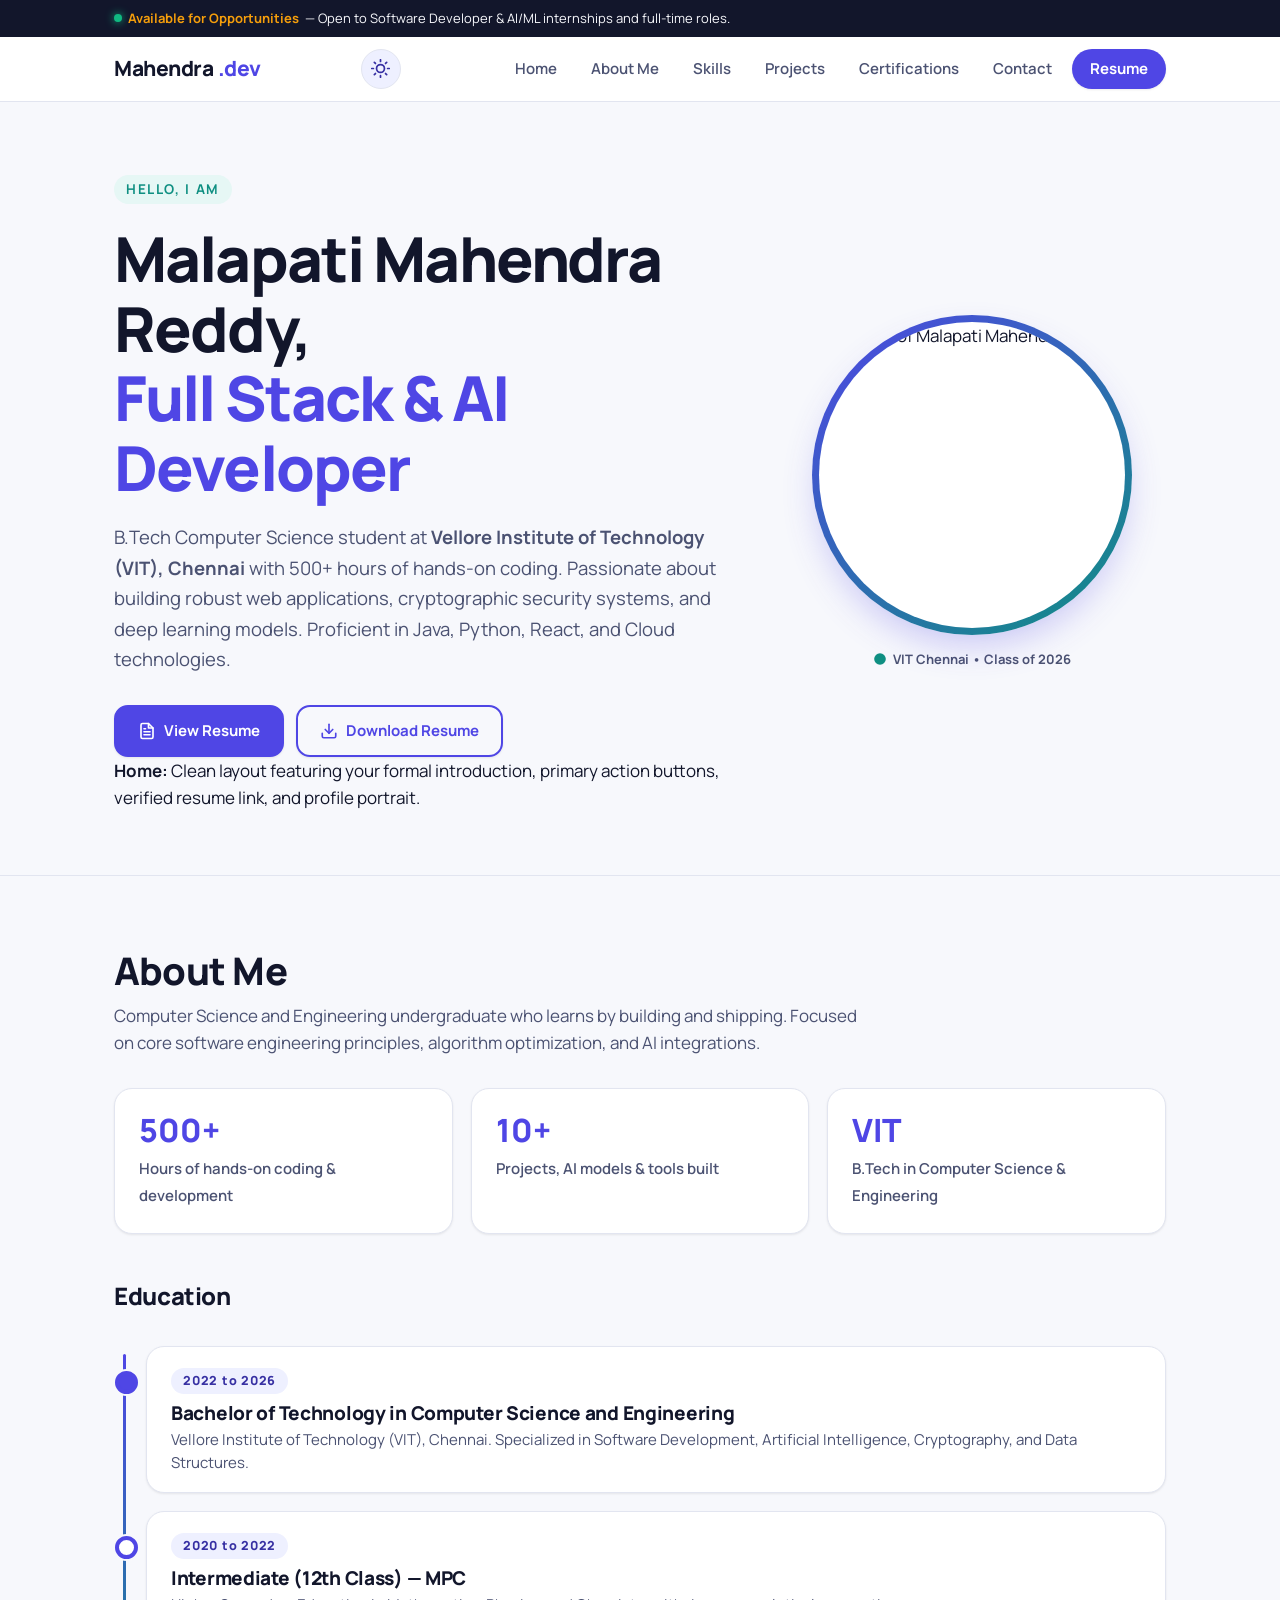
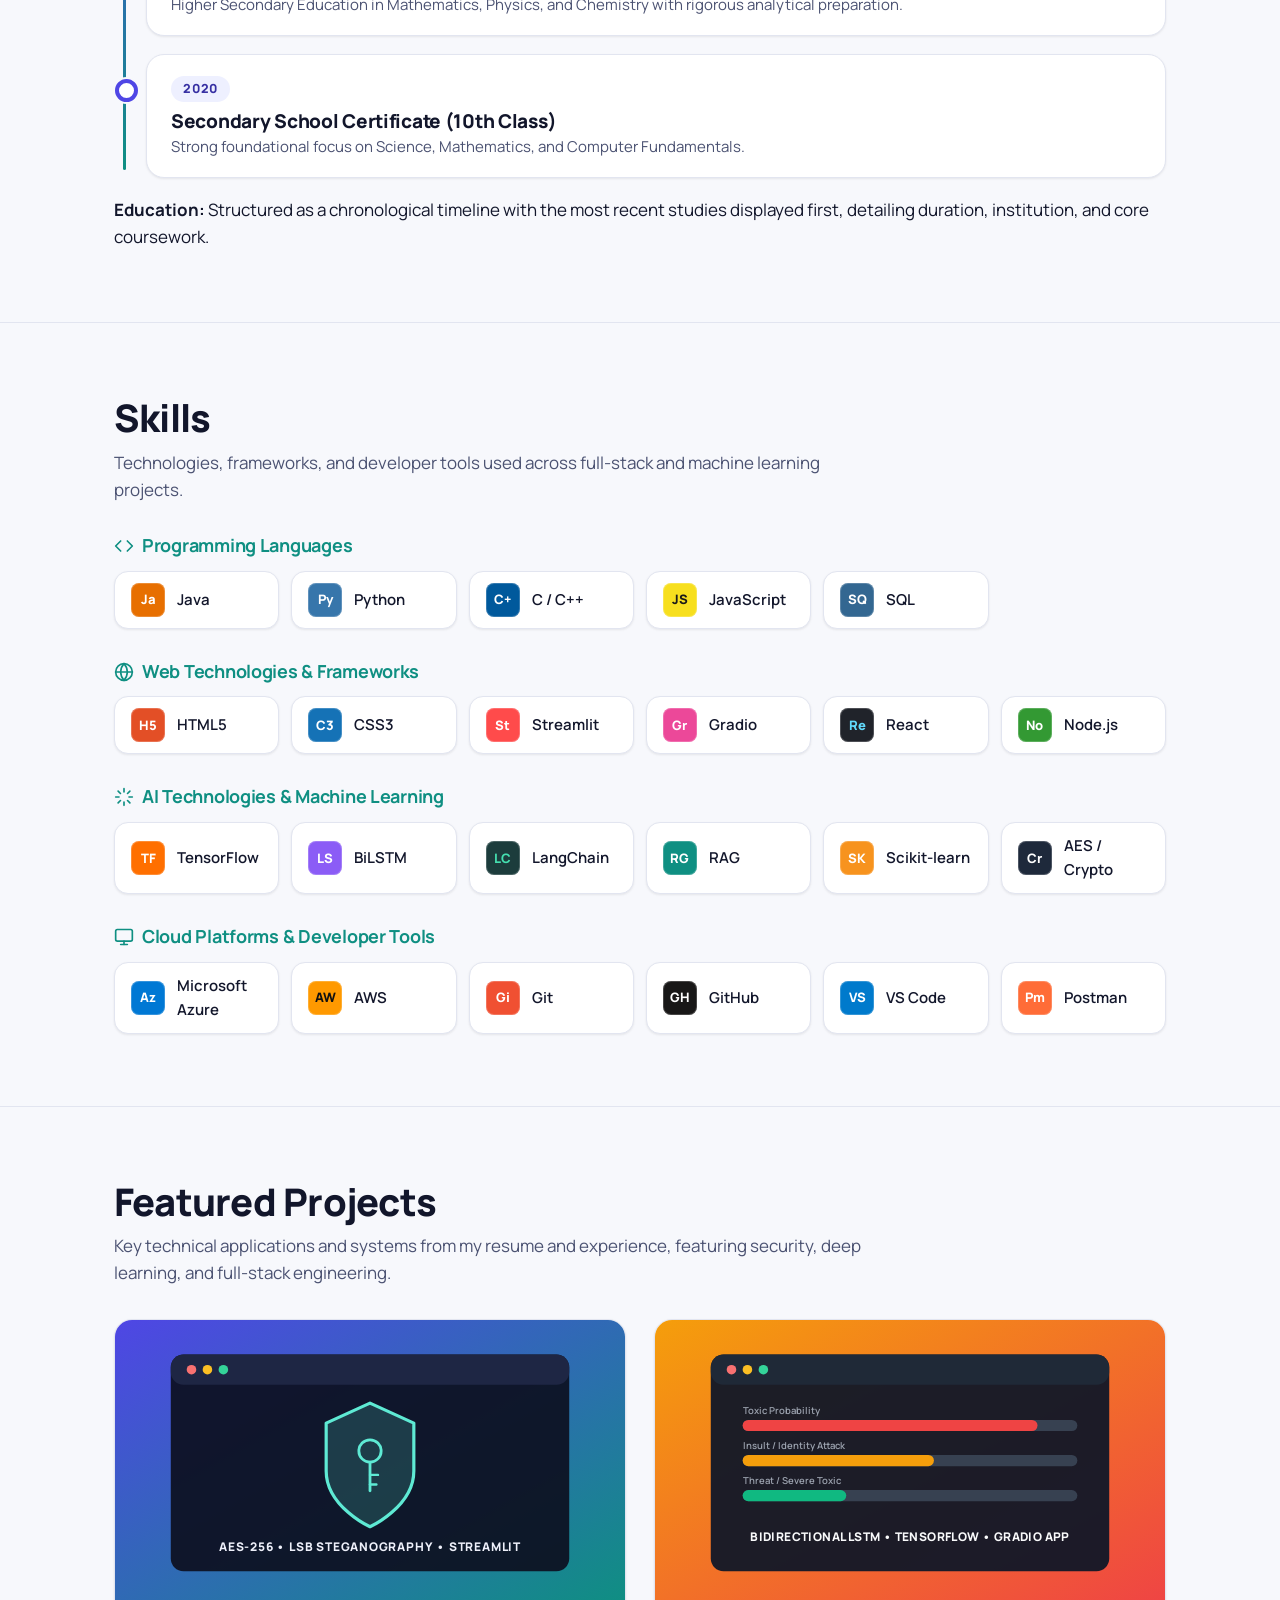
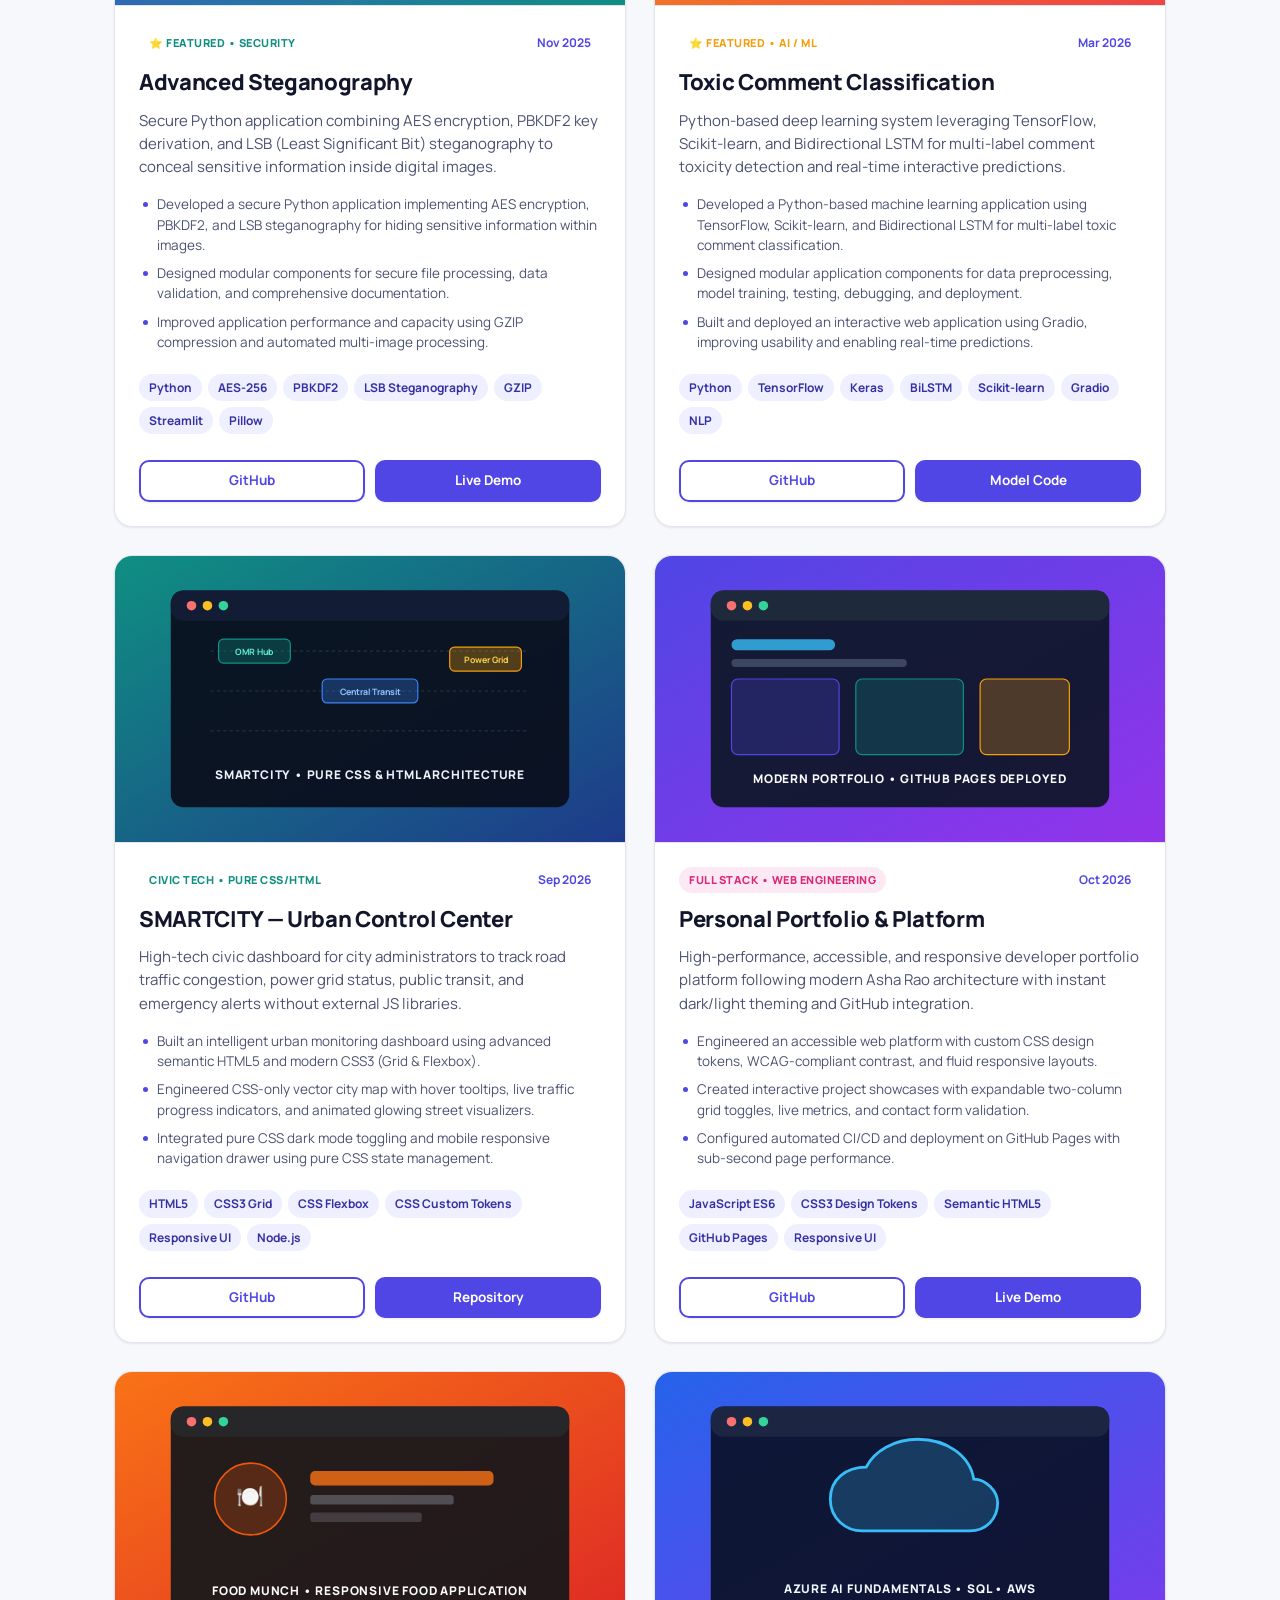
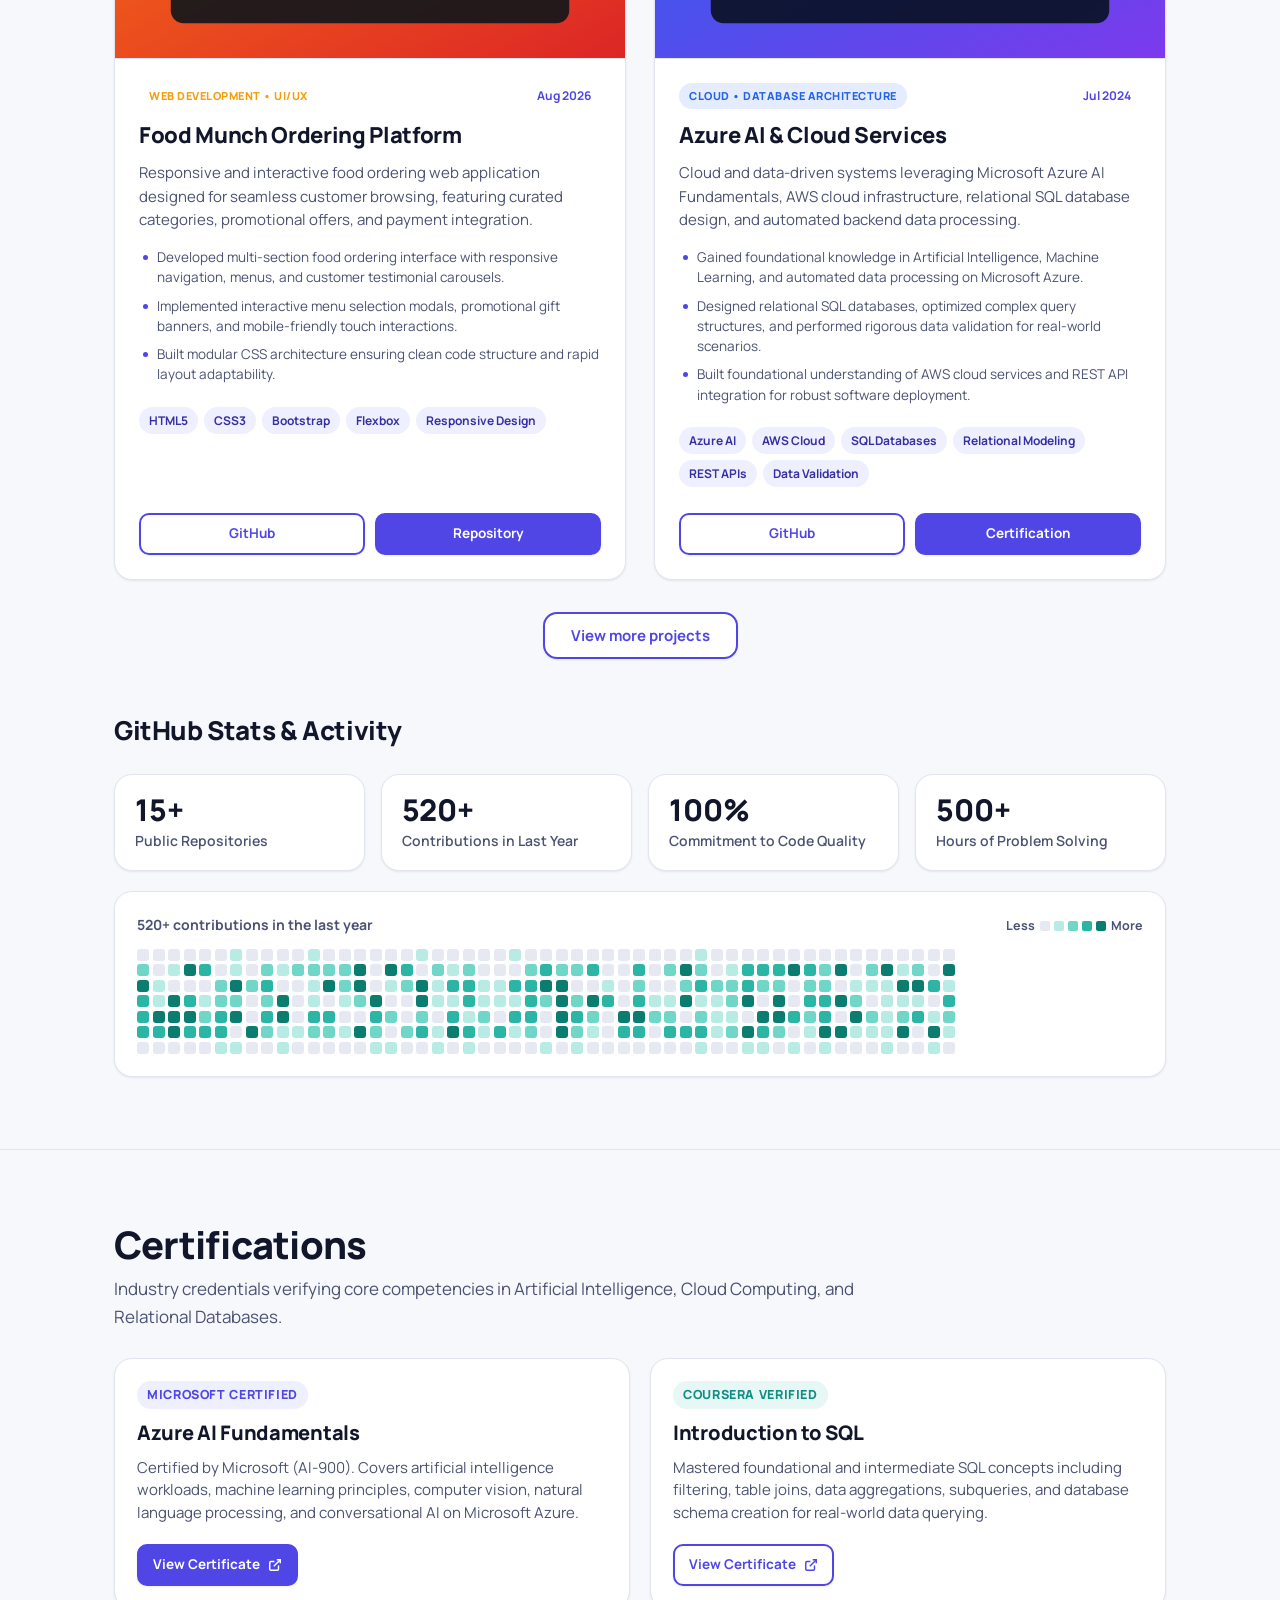
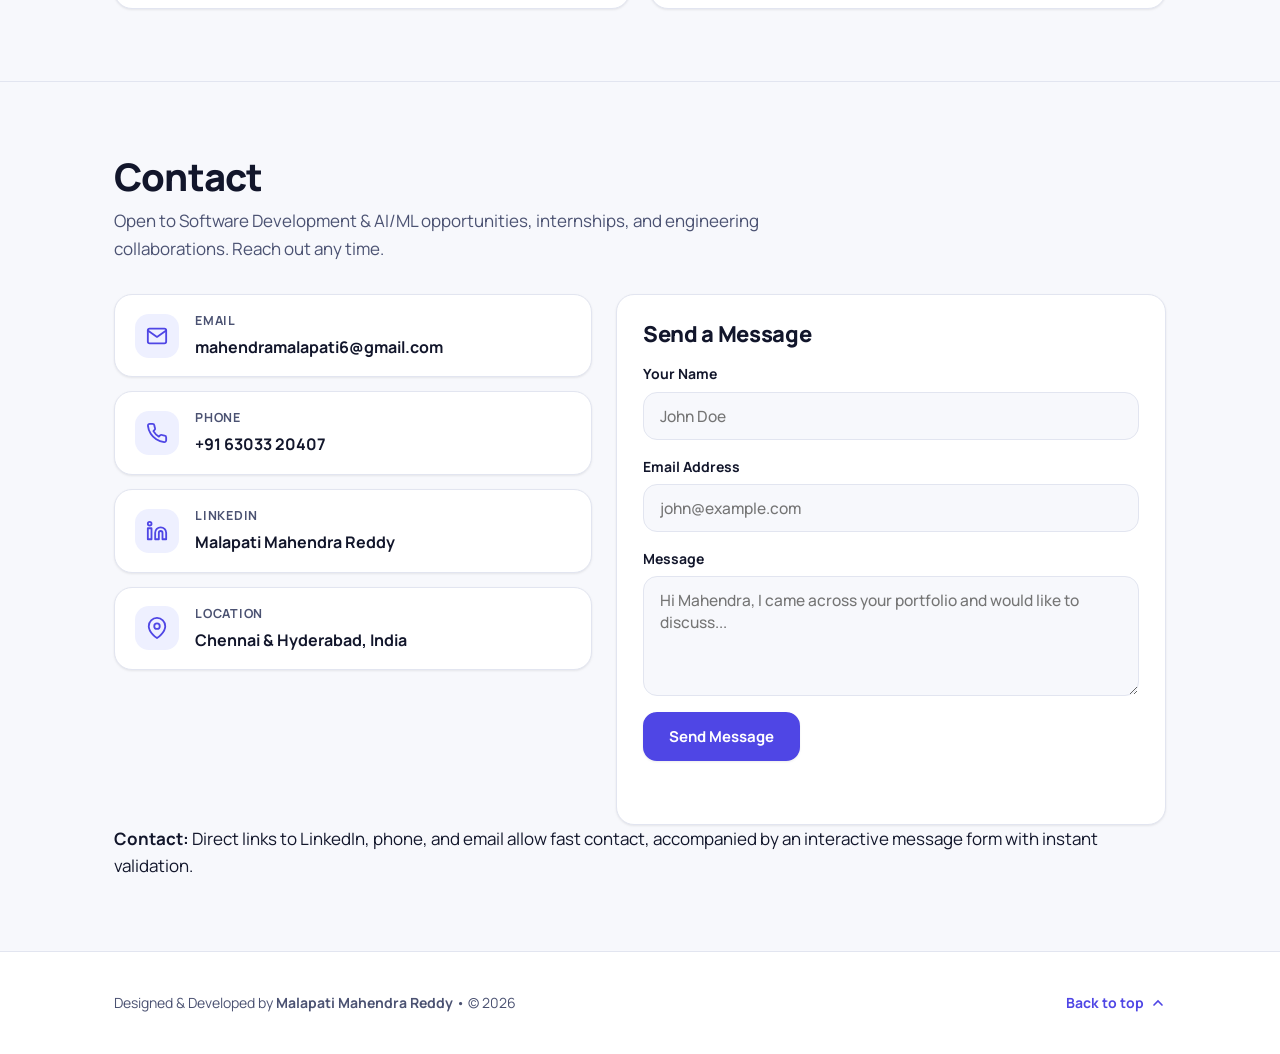
==== commit 5e5ea4b7: "Feature: 2-column project grid with Steganography & Toxic Comment Classification featured first, rem" ====
--- a/index.html
+++ b/index.html
@@ -244,17 +244,17 @@
                         Web Technologies &amp; Frameworks
                     </h3>
                     <ul class="logos">
+                        <li><span class="logo" style="background:#E34F26;color:#fff" aria-hidden="true">H5</span>HTML5
+                        </li>
+                        <li><span class="logo" style="background:#1572B6;color:#fff" aria-hidden="true">C3</span>CSS3
+                        </li>
+                        <li><span class="logo" style="background:#FF4B4B;color:#fff"
+                                aria-hidden="true">St</span>Streamlit</li>
+                        <li><span class="logo" style="background:#EC4899;color:#fff"
+                                aria-hidden="true">Gr</span>Gradio</li>
                         <li><span class="logo" style="background:#20232A;color:#61DAFB"
                                 aria-hidden="true">Re</span>React</li>
-                        <li><span class="logo" style="background:#E34F26;color:#fff" aria-hidden="true">H5</span>HTML5
-                        </li>
-                        <li><span class="logo" style="background:#1572B6;color:#fff" aria-hidden="true">C3</span>CSS3
-                        </li>
                         <li><span class="logo" style="background:#339933;color:#fff" aria-hidden="true">No</span>Node.js
-                        </li>
-                        <li><span class="logo" style="background:#303030;color:#fff" aria-hidden="true">Ex</span>Express
-                        </li>
-                        <li><span class="logo" style="background:#47A248;color:#fff" aria-hidden="true">Mg</span>MongoDB
                         </li>
                     </ul>
                 </div>
@@ -268,19 +268,19 @@
                                 d="M12 2v4M12 18v4M4.93 4.93l2.83 2.83M16.24 16.24l2.83 2.83M2 12h4M18 12h4M4.93 19.07l2.83-2.83M16.24 7.76l2.83-2.83">
                             </path>
                         </svg>
-                        AI, Machine Learning &amp; Security
+                        AI Technologies &amp; Machine Learning
                     </h3>
                     <ul class="logos">
                         <li><span class="logo" style="background:#FF6F00;color:#fff"
                                 aria-hidden="true">TF</span>TensorFlow</li>
+                        <li><span class="logo" style="background:#8B5CF6;color:#fff" aria-hidden="true">LS</span>BiLSTM
+                        </li>
+                        <li><span class="logo" style="background:#1C3C3C;color:#45DFB0"
+                                aria-hidden="true">LC</span>LangChain</li>
+                        <li><span class="logo" style="background:#0F8F82;color:#fff"
+                                aria-hidden="true">RG</span>RAG</li>
                         <li><span class="logo" style="background:#F7931E;color:#fff"
                                 aria-hidden="true">SK</span>Scikit-learn</li>
-                        <li><span class="logo" style="background:#8B5CF6;color:#fff" aria-hidden="true">LS</span>BiLSTM
-                        </li>
-                        <li><span class="logo" style="background:#EC4899;color:#fff" aria-hidden="true">Gr</span>Gradio
-                        </li>
-                        <li><span class="logo" style="background:#0F8F82;color:#fff"
-                                aria-hidden="true">St</span>Steganography</li>
                         <li><span class="logo" style="background:#1E293B;color:#fff" aria-hidden="true">Cr</span>AES /
                             Crypto</li>
                     </ul>
@@ -318,12 +318,11 @@
         <!-- Projects Section -->
         <section class="sec" id="projects">
             <div class="in">
-                <h2>Projects</h2>
-                <p class="sub">Highlighted technical projects featuring security applications, deep learning systems,
-                    and full-stack architecture.</p>
+                <h2>Featured Projects</h2>
+                <p class="sub">Key technical applications and systems from my resume and experience, featuring security, deep learning, and full-stack engineering.</p>
 
                 <div class="cards" id="cards">
-                    <!-- Project 1: Advanced Steganography -->
+                    <!-- Project 1: Advanced Steganography (Visible Row 1, Col 1) -->
                     <article class="card">
                         <div class="cover">
                             <svg viewBox="0 0 640 360" role="img"
@@ -343,45 +342,52 @@
                                 <circle cx="96" cy="63" r="6" fill="#F87171" />
                                 <circle cx="116" cy="63" r="6" fill="#FBBF24" />
                                 <circle cx="136" cy="63" r="6" fill="#34D399" />
-                                <!-- Shield Icon in SVG -->
+                                <!-- Shield & Key Icon in SVG -->
                                 <path
-                                    d="M320 110 L370 135 V190 C370 230 320 255 320 255 C320 255 270 230 270 190 V135 Z"
-                                    fill="#5EEAD4" fill-opacity="0.2" stroke="#5EEAD4" stroke-width="4"
+                                    d="M320 105 L375 130 V190 C375 235 320 260 320 260 C320 260 265 235 265 190 V130 Z"
+                                    fill="#5EEAD4" fill-opacity="0.18" stroke="#5EEAD4" stroke-width="4"
                                     stroke-linejoin="round" />
-                                <path d="M320 145 V215" stroke="#5EEAD4" stroke-width="4" stroke-linecap="round" />
-                                <path d="M295 175 H345" stroke="#5EEAD4" stroke-width="4" stroke-linecap="round" />
-                                <text x="320" y="285" fill="#EEF0FA" font-family="'Manrope',sans-serif"
-                                    font-weight="700" font-size="16" text-anchor="middle" letter-spacing="1">AES-256
-                                    &bull; LSB STEGANOGRAPHY</text>
+                                <circle cx="320" cy="165" r="14" fill="none" stroke="#5EEAD4" stroke-width="3.5" />
+                                <path d="M320 179 V215" stroke="#5EEAD4" stroke-width="3.5" stroke-linecap="round" />
+                                <path d="M320 195 H330" stroke="#5EEAD4" stroke-width="3" stroke-linecap="round" />
+                                <path d="M320 207 H328" stroke="#5EEAD4" stroke-width="3" stroke-linecap="round" />
+                                <text x="320" y="290" fill="#EEF0FA" font-family="'Manrope',sans-serif"
+                                    font-weight="800" font-size="15" text-anchor="middle" letter-spacing="1">AES-256 &bull; LSB STEGANOGRAPHY &bull; STREAMLIT</text>
                             </svg>
                         </div>
                         <div class="body">
+                            <div class="card-top">
+                                <span class="card-badge">⭐ Featured &bull; Security</span>
+                                <span class="card-date">Nov 2025</span>
+                            </div>
                             <h3>Advanced Steganography</h3>
                             <p>
-                                Secure Python application combining AES encryption, PBKDF2 key derivation, and LSB
-                                steganography to conceal sensitive information inside images. Features GZIP compression
-                                and automated multi-image processing.
+                                Secure Python application combining AES encryption, PBKDF2 key derivation, and LSB (Least Significant Bit) steganography to conceal sensitive information inside digital images.
                             </p>
+                            <ul class="card-points" aria-label="Key accomplishments">
+                                <li>Developed a secure Python application implementing AES encryption, PBKDF2, and LSB steganography for hiding sensitive information within images.</li>
+                                <li>Designed modular components for secure file processing, data validation, and comprehensive documentation.</li>
+                                <li>Improved application performance and capacity using GZIP compression and automated multi-image processing.</li>
+                            </ul>
                             <ul class="stack" aria-label="Tech stack">
                                 <li>Python</li>
                                 <li>AES-256</li>
                                 <li>PBKDF2</li>
-                                <li>LSB</li>
+                                <li>LSB Steganography</li>
                                 <li>GZIP</li>
-                                <li>Cryptography</li>
+                                <li>Streamlit</li>
+                                <li>Pillow</li>
                             </ul>
                             <div class="btns">
-                                <!-- DUMMY LINK 3: Replace with your original GitHub repo link for Advanced Steganography -->
                                 <a class="btn ghost sm" href="https://github.com/Mahendrareddy123456/Steganography"
                                     target="_blank" rel="noopener">GitHub</a>
-                                <!-- DUMMY LINK 4: Replace with your original Live Demo / Docs link for Advanced Steganography -->
                                 <a class="btn sm" href="https://steganography-msathqukjocxggxkegdyzr.streamlit.app/"
                                     target="_blank" rel="noopener">Live Demo</a>
                             </div>
                         </div>
                     </article>
 
-                    <!-- Project 2: Toxic Comment Classification -->
+                    <!-- Project 2: Toxic Comment Classification (Visible Row 1, Col 2) -->
                     <article class="card">
                         <div class="cover">
                             <svg viewBox="0 0 640 360" role="img"
@@ -394,176 +400,307 @@
                                     </linearGradient>
                                 </defs>
                                 <rect width="640" height="360" fill="url(#pGrad2)" />
-                                <rect x="70" y="44" width="500" height="272" rx="16" fill="#FFFFFF"
-                                    fill-opacity="0.94" />
-                                <rect x="70" y="44" width="500" height="38" rx="16" fill="#18181B" fill-opacity="0.9" />
+                                <rect x="70" y="44" width="500" height="272" rx="16" fill="#111827"
+                                    fill-opacity="0.95" />
+                                <rect x="70" y="44" width="500" height="38" rx="16" fill="#1F2937" />
                                 <circle cx="96" cy="63" r="6" fill="#F87171" />
                                 <circle cx="116" cy="63" r="6" fill="#FBBF24" />
                                 <circle cx="136" cy="63" r="6" fill="#34D399" />
-                                <!-- Sentiment Bars -->
-                                <rect x="110" y="115" width="420" height="22" rx="8" fill="#F3F4F6" />
-                                <rect x="110" y="115" width="340" height="22" rx="8" fill="#EF4444"
-                                    fill-opacity="0.85" />
-                                <rect x="110" y="155" width="420" height="22" rx="8" fill="#F3F4F6" />
-                                <rect x="110" y="155" width="220" height="22" rx="8" fill="#F59E0B"
-                                    fill-opacity="0.85" />
-                                <rect x="110" y="195" width="420" height="22" rx="8" fill="#F3F4F6" />
-                                <rect x="110" y="195" width="120" height="22" rx="8" fill="#10B981"
-                                    fill-opacity="0.85" />
-                                <text x="320" y="270" fill="#18181B" font-family="'Manrope',sans-serif"
-                                    font-weight="800" font-size="16" text-anchor="middle">Bidirectional LSTM &bull;
-                                    Gradio NLP App</text>
+                                <!-- Toxicity Multi-label Meters -->
+                                <text x="110" y="118" fill="#9CA3AF" font-family="'Manrope',sans-serif" font-size="12" font-weight="600">Toxic Probability</text>
+                                <rect x="110" y="126" width="420" height="14" rx="7" fill="#374151" />
+                                <rect x="110" y="126" width="370" height="14" rx="7" fill="#EF4444" />
+
+                                <text x="110" y="162" fill="#9CA3AF" font-family="'Manrope',sans-serif" font-size="12" font-weight="600">Insult / Identity Attack</text>
+                                <rect x="110" y="170" width="420" height="14" rx="7" fill="#374151" />
+                                <rect x="110" y="170" width="240" height="14" rx="7" fill="#F59E0B" />
+
+                                <text x="110" y="206" fill="#9CA3AF" font-family="'Manrope',sans-serif" font-size="12" font-weight="600">Threat / Severe Toxic</text>
+                                <rect x="110" y="214" width="420" height="14" rx="7" fill="#374151" />
+                                <rect x="110" y="214" width="130" height="14" rx="7" fill="#10B981" />
+
+                                <text x="320" y="278" fill="#F9FAFB" font-family="'Manrope',sans-serif"
+                                    font-weight="800" font-size="15" text-anchor="middle" letter-spacing="0.5">BIDIRECTIONAL LSTM &bull; TENSORFLOW &bull; GRADIO APP</text>
                             </svg>
                         </div>
                         <div class="body">
+                            <div class="card-top">
+                                <span class="card-badge amber">⭐ Featured &bull; AI / ML</span>
+                                <span class="card-date">Mar 2026</span>
+                            </div>
                             <h3>Toxic Comment Classification</h3>
                             <p>
-                                Python-based deep learning system leveraging TensorFlow, Scikit-learn, and Bidirectional
-                                LSTM for multi-label comment toxicity detection. Includes an interactive Gradio web
-                                interface for real-time model inferences.
+                                Python-based deep learning system leveraging TensorFlow, Scikit-learn, and Bidirectional LSTM for multi-label comment toxicity detection and real-time interactive predictions.
                             </p>
+                            <ul class="card-points" aria-label="Key accomplishments">
+                                <li>Developed a Python-based machine learning application using TensorFlow, Scikit-learn, and Bidirectional LSTM for multi-label toxic comment classification.</li>
+                                <li>Designed modular application components for data preprocessing, model training, testing, debugging, and deployment.</li>
+                                <li>Built and deployed an interactive web application using Gradio, improving usability and enabling real-time predictions.</li>
+                            </ul>
                             <ul class="stack" aria-label="Tech stack">
                                 <li>Python</li>
                                 <li>TensorFlow</li>
+                                <li>Keras</li>
+                                <li>BiLSTM</li>
                                 <li>Scikit-learn</li>
-                                <li>BiLSTM</li>
                                 <li>Gradio</li>
                                 <li>NLP</li>
                             </ul>
                             <div class="btns">
-                                <!-- DUMMY LINK 5: Replace with your original GitHub repo link for Toxic Comment Classification -->
-                                <a class="btn ghost sm" href="https://example.com/github/toxic-comment-classification"
+                                <a class="btn ghost sm" href="https://github.com/Mahendrareddy123456/toxic-comment-classification"
                                     target="_blank" rel="noopener">GitHub</a>
-                                <!-- DUMMY LINK 6: Replace with your original Live Demo link for Toxic Comment Classification -->
-                                <a class="btn sm" href="https://example.com/live/toxic-comment-classification"
-                                    target="_blank" rel="noopener">Live Demo</a>
+                                <a class="btn sm" href="https://github.com/Mahendrareddy123456/toxic-comment-classification"
+                                    target="_blank" rel="noopener">Model Code</a>
                             </div>
                         </div>
                     </article>
 
-                    <!-- Project 3: Modern Portfolio & Web Applications -->
-                    <article class="card">
+                    <!-- Project 3: SMARTCITY — Urban Monitoring & Control Center (Hidden data-more, Row 2, Col 1) -->
+                    <article class="card" hidden data-more>
+                        <div class="cover">
+                            <svg viewBox="0 0 640 360" role="img"
+                                aria-label="Cover illustration of SMARTCITY Urban Monitoring System"
+                                preserveAspectRatio="xMidYMid slice">
+                                <defs>
+                                    <linearGradient id="pGrad3" x1="0" y1="0" x2="1" y2="1">
+                                        <stop offset="0%" stop-color="#0F8F82" />
+                                        <stop offset="100%" stop-color="#1E3A8A" />
+                                    </linearGradient>
+                                </defs>
+                                <rect width="640" height="360" fill="url(#pGrad3)" />
+                                <rect x="70" y="44" width="500" height="272" rx="16" fill="#0A0F1D" fill-opacity="0.94" />
+                                <rect x="70" y="44" width="500" height="38" rx="16" fill="#131C35" />
+                                <circle cx="96" cy="63" r="6" fill="#F87171" />
+                                <circle cx="116" cy="63" r="6" fill="#FBBF24" />
+                                <circle cx="136" cy="63" r="6" fill="#34D399" />
+                                <!-- Smart City Vector Map Grid -->
+                                <line x1="120" y1="120" x2="520" y2="120" stroke="#1E293B" stroke-width="2" stroke-dasharray="4" />
+                                <line x1="120" y1="170" x2="520" y2="170" stroke="#1E293B" stroke-width="2" stroke-dasharray="4" />
+                                <line x1="120" y1="220" x2="520" y2="220" stroke="#1E293B" stroke-width="2" stroke-dasharray="4" />
+                                <rect x="130" y="105" width="90" height="30" rx="6" fill="#0D9488" fill-opacity="0.3" stroke="#0D9488" stroke-width="1.5" />
+                                <text x="175" y="125" fill="#5EEAD4" font-family="'Manrope',sans-serif" font-size="11" font-weight="700" text-anchor="middle">OMR Hub</text>
+                                <rect x="260" y="155" width="120" height="30" rx="6" fill="#3B82F6" fill-opacity="0.3" stroke="#3B82F6" stroke-width="1.5" />
+                                <text x="320" y="175" fill="#93C5FD" font-family="'Manrope',sans-serif" font-size="11" font-weight="700" text-anchor="middle">Central Transit</text>
+                                <rect x="420" y="115" width="90" height="30" rx="6" fill="#F59E0B" fill-opacity="0.3" stroke="#F59E0B" stroke-width="1.5" />
+                                <text x="465" y="135" fill="#FCD34D" font-family="'Manrope',sans-serif" font-size="11" font-weight="700" text-anchor="middle">Power Grid</text>
+                                <text x="320" y="280" fill="#EEF0FA" font-family="'Manrope',sans-serif"
+                                    font-weight="800" font-size="15" text-anchor="middle" letter-spacing="1">SMARTCITY &bull; PURE CSS &amp; HTML ARCHITECTURE</text>
+                            </svg>
+                        </div>
+                        <div class="body">
+                            <div class="card-top">
+                                <span class="card-badge">Civic Tech &bull; Pure CSS/HTML</span>
+                                <span class="card-date">Sep 2026</span>
+                            </div>
+                            <h3>SMARTCITY — Urban Control Center</h3>
+                            <p>
+                                High-tech civic dashboard for city administrators to track road traffic congestion, power grid status, public transit, and emergency alerts without external JS libraries.
+                            </p>
+                            <ul class="card-points" aria-label="Key accomplishments">
+                                <li>Built an intelligent urban monitoring dashboard using advanced semantic HTML5 and modern CSS3 (Grid &amp; Flexbox).</li>
+                                <li>Engineered CSS-only vector city map with hover tooltips, live traffic progress indicators, and animated glowing street visualizers.</li>
+                                <li>Integrated pure CSS dark mode toggling and mobile responsive navigation drawer using pure CSS state management.</li>
+                            </ul>
+                            <ul class="stack" aria-label="Tech stack">
+                                <li>HTML5</li>
+                                <li>CSS3 Grid</li>
+                                <li>CSS Flexbox</li>
+                                <li>CSS Custom Tokens</li>
+                                <li>Responsive UI</li>
+                                <li>Node.js</li>
+                            </ul>
+                            <div class="btns">
+                                <a class="btn ghost sm" href="https://github.com/Mahendrareddy123456/smart-city" target="_blank"
+                                    rel="noopener">GitHub</a>
+                                <a class="btn sm" href="https://github.com/Mahendrareddy123456/smart-city" target="_blank"
+                                    rel="noopener">Repository</a>
+                            </div>
+                        </div>
+                    </article>
+
+                    <!-- Project 4: Modern Portfolio & Web Platform (Hidden data-more, Row 2, Col 2) -->
+                    <article class="card" hidden data-more>
                         <div class="cover">
                             <svg viewBox="0 0 640 360" role="img"
                                 aria-label="Cover illustration of Developer Portfolio & Web Apps"
                                 preserveAspectRatio="xMidYMid slice">
                                 <defs>
-                                    <linearGradient id="pGrad3" x1="0" y1="0" x2="1" y2="1">
-                                        <stop offset="0%" stop-color="#0F8F82" />
-                                        <stop offset="100%" stop-color="#4F46E5" />
+                                    <linearGradient id="pGrad4" x1="0" y1="0" x2="1" y2="1">
+                                        <stop offset="0%" stop-color="#4F46E5" />
+                                        <stop offset="100%" stop-color="#9333EA" />
                                     </linearGradient>
                                 </defs>
-                                <rect width="640" height="360" fill="url(#pGrad3)" />
-                                <rect x="70" y="44" width="500" height="272" rx="16" fill="#FFFFFF"
+                                <rect width="640" height="360" fill="url(#pGrad4)" />
+                                <rect x="70" y="44" width="500" height="272" rx="16" fill="#0F172A"
                                     fill-opacity="0.94" />
-                                <rect x="70" y="44" width="500" height="38" rx="16" fill="#0F172A" fill-opacity="0.9" />
+                                <rect x="70" y="44" width="500" height="38" rx="16" fill="#1E293B" />
                                 <circle cx="96" cy="63" r="6" fill="#F87171" />
                                 <circle cx="116" cy="63" r="6" fill="#FBBF24" />
                                 <circle cx="136" cy="63" r="6" fill="#34D399" />
-                                <!-- Web Layout Mockup -->
-                                <rect x="96" y="105" width="130" height="14" rx="7" fill="#0F172A"
-                                    fill-opacity="0.85" />
+                                <!-- Responsive Web Layout Preview -->
+                                <rect x="96" y="105" width="130" height="14" rx="7" fill="#38BDF8" fill-opacity="0.8" />
                                 <rect x="96" y="130" width="220" height="10" rx="5" fill="#64748B" fill-opacity="0.5" />
-                                <rect x="96" y="155" width="140" height="125" rx="10" fill="#4F46E5"
-                                    fill-opacity="0.2" />
-                                <rect x="250" y="155" width="140" height="125" rx="10" fill="#0F8F82"
-                                    fill-opacity="0.22" />
-                                <rect x="404" y="155" width="140" height="125" rx="10" fill="#F59E0B"
-                                    fill-opacity="0.2" />
+                                <rect x="96" y="155" width="135" height="95" rx="8" fill="#4F46E5" fill-opacity="0.25" stroke="#4F46E5" stroke-width="1.5" />
+                                <rect x="252" y="155" width="135" height="95" rx="8" fill="#0F8F82" fill-opacity="0.25" stroke="#0F8F82" stroke-width="1.5" />
+                                <rect x="408" y="155" width="112" height="95" rx="8" fill="#F59E0B" fill-opacity="0.25" stroke="#F59E0B" stroke-width="1.5" />
+                                <text x="320" y="285" fill="#F8FAFC" font-family="'Manrope',sans-serif"
+                                    font-weight="800" font-size="15" text-anchor="middle" letter-spacing="1">MODERN PORTFOLIO &bull; GITHUB PAGES DEPLOYED</text>
                             </svg>
                         </div>
                         <div class="body">
-                            <h3>Modern Web Portfolio</h3>
+                            <div class="card-top">
+                                <span class="card-badge pink">Full Stack &bull; Web Engineering</span>
+                                <span class="card-date">Oct 2026</span>
+                            </div>
+                            <h3>Personal Portfolio &amp; Platform</h3>
                             <p>
-                                Engineered a high-performance, accessible, and responsive personal web platform
-                                following the Asha Rao design architecture, featuring dark/light theming, SVG covers,
-                                and interactive GitHub metrics.
+                                High-performance, accessible, and responsive developer portfolio platform following modern Asha Rao architecture with instant dark/light theming and GitHub integration.
                             </p>
+                            <ul class="card-points" aria-label="Key accomplishments">
+                                <li>Engineered an accessible web platform with custom CSS design tokens, WCAG-compliant contrast, and fluid responsive layouts.</li>
+                                <li>Created interactive project showcases with expandable two-column grid toggles, live metrics, and contact form validation.</li>
+                                <li>Configured automated CI/CD and deployment on GitHub Pages with sub-second page performance.</li>
+                            </ul>
                             <ul class="stack" aria-label="Tech stack">
                                 <li>JavaScript ES6</li>
-                                <li>CSS3 Custom Tokens</li>
+                                <li>CSS3 Design Tokens</li>
                                 <li>Semantic HTML5</li>
+                                <li>GitHub Pages</li>
                                 <li>Responsive UI</li>
                             </ul>
                             <div class="btns">
-                                <!-- DUMMY LINK 7: Replace with your original GitHub repo link for your Portfolio -->
-                                <a class="btn ghost sm" href="https://example.com/github/portfolio" target="_blank"
+                                <a class="btn ghost sm" href="https://github.com/Mahendrareddy123456/portfolio" target="_blank"
                                     rel="noopener">GitHub</a>
-                                <!-- DUMMY LINK 8: Replace with your original Live Demo link for your Portfolio -->
-                                <a class="btn sm" href="https://example.com/live/portfolio" target="_blank"
+                                <a class="btn sm" href="https://mahendrareddy123456.github.io/portfolio/" target="_blank"
                                     rel="noopener">Live Demo</a>
                             </div>
                         </div>
                     </article>
 
-                    <!-- Project 4 (collapsible with data-more) -->
+                    <!-- Project 5: Food Munch — Responsive Food Application (Hidden data-more, Row 3, Col 1) -->
                     <article class="card" hidden data-more>
                         <div class="cover">
                             <svg viewBox="0 0 640 360" role="img"
-                                aria-label="Cover illustration of Cloud & Distributed Systems"
+                                aria-label="Cover illustration of Food Munch Application"
                                 preserveAspectRatio="xMidYMid slice">
                                 <defs>
-                                    <linearGradient id="pGrad4" x1="0" y1="0" x2="1" y2="1">
-                                        <stop offset="0%" stop-color="#EC4899" />
-                                        <stop offset="100%" stop-color="#8B5CF6" />
+                                    <linearGradient id="pGrad5" x1="0" y1="0" x2="1" y2="1">
+                                        <stop offset="0%" stop-color="#F97316" />
+                                        <stop offset="100%" stop-color="#DC2626" />
                                     </linearGradient>
                                 </defs>
-                                <rect width="640" height="360" fill="url(#pGrad4)" />
-                                <rect x="70" y="44" width="500" height="272" rx="16" fill="#FFFFFF"
-                                    fill-opacity="0.94" />
-                                <rect x="70" y="44" width="500" height="38" rx="16" fill="#18181B" fill-opacity="0.9" />
+                                <rect width="640" height="360" fill="url(#pGrad5)" />
+                                <rect x="70" y="44" width="500" height="272" rx="16" fill="#18181B" fill-opacity="0.94" />
+                                <rect x="70" y="44" width="500" height="38" rx="16" fill="#27272A" />
+                                <circle cx="96" cy="63" r="6" fill="#F87171" />
+                                <circle cx="116" cy="63" r="6" fill="#FBBF24" />
+                                <circle cx="136" cy="63" r="6" fill="#34D399" />
+                                <!-- Culinary App Mockup -->
+                                <circle cx="170" cy="160" r="45" fill="#EA580C" fill-opacity="0.25" stroke="#EA580C" stroke-width="2" />
+                                <text x="170" y="166" fill="#FED7AA" font-family="'Manrope',sans-serif" font-size="28" font-weight="800" text-anchor="middle">🍽️</text>
+                                <rect x="245" y="125" width="230" height="18" rx="6" fill="#F97316" fill-opacity="0.8" />
+                                <rect x="245" y="155" width="180" height="12" rx="4" fill="#71717A" fill-opacity="0.6" />
+                                <rect x="245" y="177" width="140" height="12" rx="4" fill="#71717A" fill-opacity="0.4" />
+                                <text x="320" y="280" fill="#FAFAFA" font-family="'Manrope',sans-serif"
+                                    font-weight="800" font-size="15" text-anchor="middle" letter-spacing="1">FOOD MUNCH &bull; RESPONSIVE FOOD APPLICATION</text>
+                            </svg>
+                        </div>
+                        <div class="body">
+                            <div class="card-top">
+                                <span class="card-badge amber">Web Development &bull; UI/UX</span>
+                                <span class="card-date">Aug 2026</span>
+                            </div>
+                            <h3>Food Munch Ordering Platform</h3>
+                            <p>
+                                Responsive and interactive food ordering web application designed for seamless customer browsing, featuring curated categories, promotional offers, and payment integration.
+                            </p>
+                            <ul class="card-points" aria-label="Key accomplishments">
+                                <li>Developed multi-section food ordering interface with responsive navigation, menus, and customer testimonial carousels.</li>
+                                <li>Implemented interactive menu selection modals, promotional gift banners, and mobile-friendly touch interactions.</li>
+                                <li>Built modular CSS architecture ensuring clean code structure and rapid layout adaptability.</li>
+                            </ul>
+                            <ul class="stack" aria-label="Tech stack">
+                                <li>HTML5</li>
+                                <li>CSS3</li>
+                                <li>Bootstrap</li>
+                                <li>Flexbox</li>
+                                <li>Responsive Design</li>
+                            </ul>
+                            <div class="btns">
+                                <a class="btn ghost sm" href="https://github.com/Mahendrareddy123456/foodmunch" target="_blank"
+                                    rel="noopener">GitHub</a>
+                                <a class="btn sm" href="https://github.com/Mahendrareddy123456/foodmunch" target="_blank"
+                                    rel="noopener">Repository</a>
+                            </div>
+                        </div>
+                    </article>
+
+                    <!-- Project 6: Azure AI & Cloud Automation (Hidden data-more, Row 3, Col 2) -->
+                    <article class="card" hidden data-more>
+                        <div class="cover">
+                            <svg viewBox="0 0 640 360" role="img"
+                                aria-label="Cover illustration of Azure AI and Cloud Services"
+                                preserveAspectRatio="xMidYMid slice">
+                                <defs>
+                                    <linearGradient id="pGrad6" x1="0" y1="0" x2="1" y2="1">
+                                        <stop offset="0%" stop-color="#2563EB" />
+                                        <stop offset="100%" stop-color="#7C3AED" />
+                                    </linearGradient>
+                                </defs>
+                                <rect width="640" height="360" fill="url(#pGrad6)" />
+                                <rect x="70" y="44" width="500" height="272" rx="16" fill="#0B132B" fill-opacity="0.94" />
+                                <rect x="70" y="44" width="500" height="38" rx="16" fill="#1C2541" />
                                 <circle cx="96" cy="63" r="6" fill="#F87171" />
                                 <circle cx="116" cy="63" r="6" fill="#FBBF24" />
                                 <circle cx="136" cy="63" r="6" fill="#34D399" />
                                 <!-- Cloud SVG graphic -->
                                 <path
-                                    d="M260 210 C240 210 220 195 220 170 C220 145 240 130 265 130 C275 110 300 95 330 95 C365 95 395 115 400 145 C415 145 430 160 430 175 C430 195 415 210 395 210 Z"
-                                    fill="#8B5CF6" fill-opacity="0.25" stroke="#8B5CF6" stroke-width="4" />
-                                <text x="320" y="265" fill="#18181B" font-family="'Manrope',sans-serif"
-                                    font-weight="800" font-size="16" text-anchor="middle">Azure &bull; AWS Cloud
-                                    Services</text>
+                                    d="M260 200 C240 200 220 185 220 160 C220 135 240 120 265 120 C275 100 300 85 330 85 C365 85 395 105 400 135 C415 135 430 150 430 165 C430 185 415 200 395 200 Z"
+                                    fill="#38BDF8" fill-opacity="0.22" stroke="#38BDF8" stroke-width="3.5" />
+                                <text x="320" y="278" fill="#F0F9FF" font-family="'Manrope',sans-serif"
+                                    font-weight="800" font-size="15" text-anchor="middle" letter-spacing="1">AZURE AI FUNDAMENTALS &bull; SQL &bull; AWS</text>
                             </svg>
                         </div>
                         <div class="body">
-                            <h3>Cloud Services &amp; Automation</h3>
+                            <div class="card-top">
+                                <span class="card-badge blue">Cloud &bull; Database Architecture</span>
+                                <span class="card-date">Jul 2024</span>
+                            </div>
+                            <h3>Azure AI &amp; Cloud Services</h3>
                             <p>
-                                Designed and deployed scalable cloud infrastructure components using Microsoft Azure and
-                                AWS. Integrated relational SQL databases, cloud monitoring, and automated build flows.
+                                Cloud and data-driven systems leveraging Microsoft Azure AI Fundamentals, AWS cloud infrastructure, relational SQL database design, and automated backend data processing.
                             </p>
+                            <ul class="card-points" aria-label="Key accomplishments">
+                                <li>Gained foundational knowledge in Artificial Intelligence, Machine Learning, and automated data processing on Microsoft Azure.</li>
+                                <li>Designed relational SQL databases, optimized complex query structures, and performed rigorous data validation for real-world scenarios.</li>
+                                <li>Built foundational understanding of AWS cloud services and REST API integration for robust software deployment.</li>
+                            </ul>
                             <ul class="stack" aria-label="Tech stack">
                                 <li>Azure AI</li>
-                                <li>AWS</li>
-                                <li>SQL</li>
+                                <li>AWS Cloud</li>
+                                <li>SQL Databases</li>
+                                <li>Relational Modeling</li>
                                 <li>REST APIs</li>
-                                <li>Automation</li>
+                                <li>Data Validation</li>
                             </ul>
                             <div class="btns">
-                                <!-- DUMMY LINK 9: Replace with your original GitHub repo link for Cloud Services -->
-                                <a class="btn ghost sm" href="https://example.com/github/cloud-services" target="_blank"
+                                <a class="btn ghost sm" href="https://github.com/Mahendrareddy123456" target="_blank"
                                     rel="noopener">GitHub</a>
-                                <!-- DUMMY LINK 10: Replace with your original Video Demo link for Cloud Services -->
-                                <a class="btn sm" href="https://example.com/video/cloud-services" target="_blank"
-                                    rel="noopener">Video Demo</a>
+                                <a class="btn sm" href="https://s3.amazonaws.com/coursera_assets/meta_images/generated/CERTIFICATE_LANDING_PAGE/CERTIFICATE_LANDING_PAGE~HFRZQETCVS5L/CERTIFICATE_LANDING_PAGE~HFRZQETCVS5L.jpeg"
+                                    target="_blank" rel="noopener">Certification</a>
                             </div>
                         </div>
                     </article>
                 </div>
-                </article>
-            </div>
-
-            <!-- View More Projects Button -->
-            <div class="more">
-                <button type="button" id="moreBtn" aria-expanded="false" aria-controls="cards">
-                    View more projects
-                </button>
-            </div>
-
-            <p class="note">
-                <b>Projects:</b> Showcases 3 initial cards with expandable toggle for additional work. Each card
-                includes a cover preview, concise description, tech tags, and action buttons.
-            </p>
-
-            <!-- GitHub Stats Section -->
+
+                <!-- View More Projects Button -->
+                <div class="more">
+                    <button type="button" id="moreBtn" aria-expanded="false" aria-controls="cards">
+                        View more projects
+                    </button>
+                </div>
+
+                <!-- GitHub Stats Section -->
             <h3 style="margin-top: 56px; font-size: 26px; font-weight: 800;">GitHub Stats &amp; Activity</h3>
             <div class="stats">
                 <div class="stat">
--- a/port.css
+++ b/port.css
@@ -685,8 +685,8 @@
 /* Project Cards */
 .cards {
   display: grid;
-  grid-template-columns: repeat(3, minmax(0, 1fr));
-  gap: 24px;
+  grid-template-columns: repeat(2, minmax(0, 1fr));
+  gap: 28px;
   margin-top: 32px;
 }
 
@@ -726,22 +726,98 @@
 }
 
 .card .body {
-  padding: 22px;
+  padding: 24px;
   display: flex;
   flex-direction: column;
   gap: 12px;
   flex: 1;
 }
 
+.card-top {
+  display: flex;
+  align-items: flex-start;
+  justify-content: space-between;
+  gap: 12px;
+}
+
+.card-badge {
+  display: inline-flex;
+  align-items: center;
+  gap: 6px;
+  font-size: 11px;
+  font-weight: 800;
+  letter-spacing: 0.5px;
+  text-transform: uppercase;
+  color: var(--teal);
+  background: var(--teal-soft);
+  padding: 4px 10px;
+  border-radius: var(--radius-full);
+  width: fit-content;
+}
+
+.card-badge.amber {
+  color: var(--amber);
+  background: var(--amber-soft);
+}
+
+.card-badge.pink {
+  color: #db2777;
+  background: rgba(236, 72, 153, 0.12);
+}
+
+.card-badge.blue {
+  color: #2563eb;
+  background: rgba(37, 99, 235, 0.12);
+}
+
+.card-date {
+  font-size: 12px;
+  font-weight: 700;
+  color: var(--indigo);
+  background: var(--indigo-soft);
+  padding: 3px 10px;
+  border-radius: var(--radius-full);
+  white-space: nowrap;
+}
+
 .card h3 {
-  font-size: 21px;
+  font-size: 22px;
   font-weight: 800;
+  line-height: 1.3;
 }
 
 .card p {
   color: var(--muted);
-  font-size: 15.5px;
+  font-size: 15px;
   line-height: 1.55;
+}
+
+.card-points {
+  display: flex;
+  flex-direction: column;
+  gap: 8px;
+  margin: 4px 0 6px;
+  padding-left: 0;
+  list-style: none;
+}
+
+.card-points li {
+  position: relative;
+  padding-left: 18px;
+  font-size: 13.5px;
+  line-height: 1.5;
+  color: var(--muted);
+}
+
+.card-points li::before {
+  content: "";
+  position: absolute;
+  left: 4px;
+  top: 8px;
+  width: 5px;
+  height: 5px;
+  border-radius: 50%;
+  background: var(--indigo);
 }
 
 .stack {
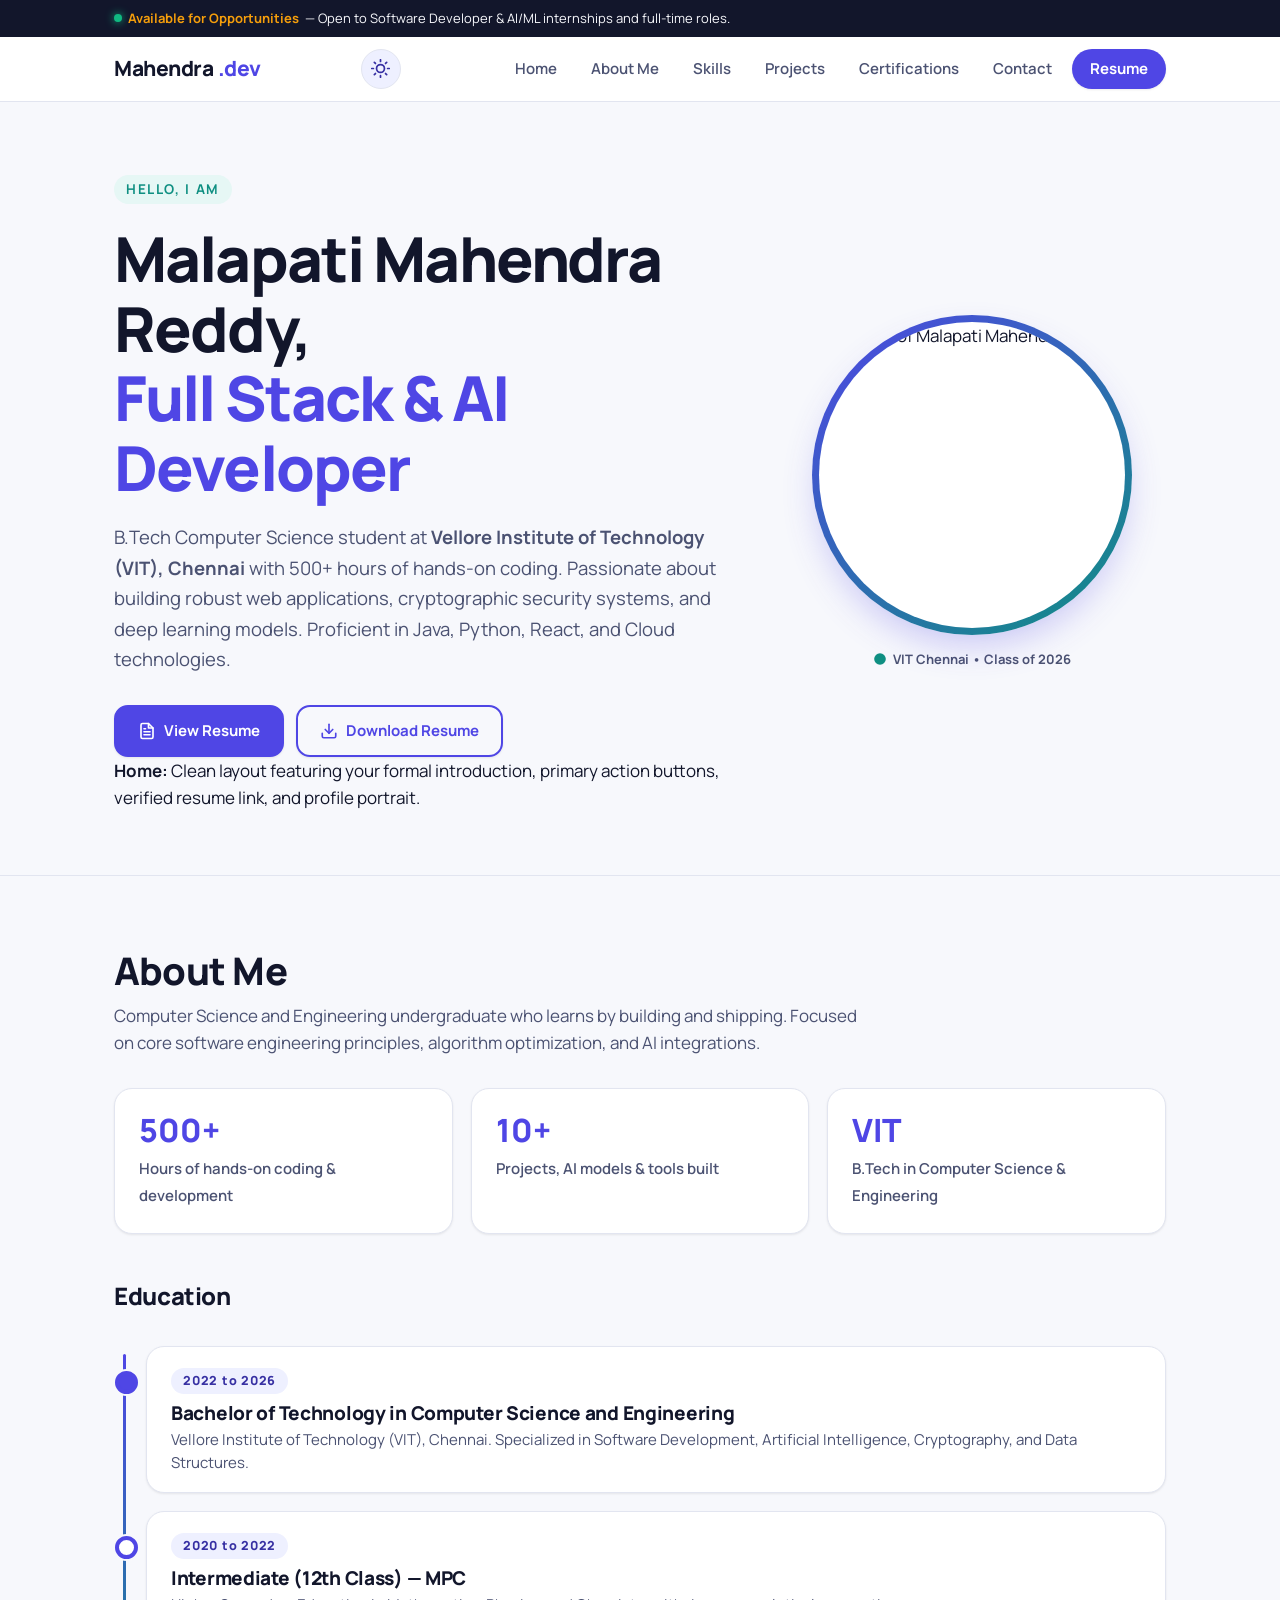
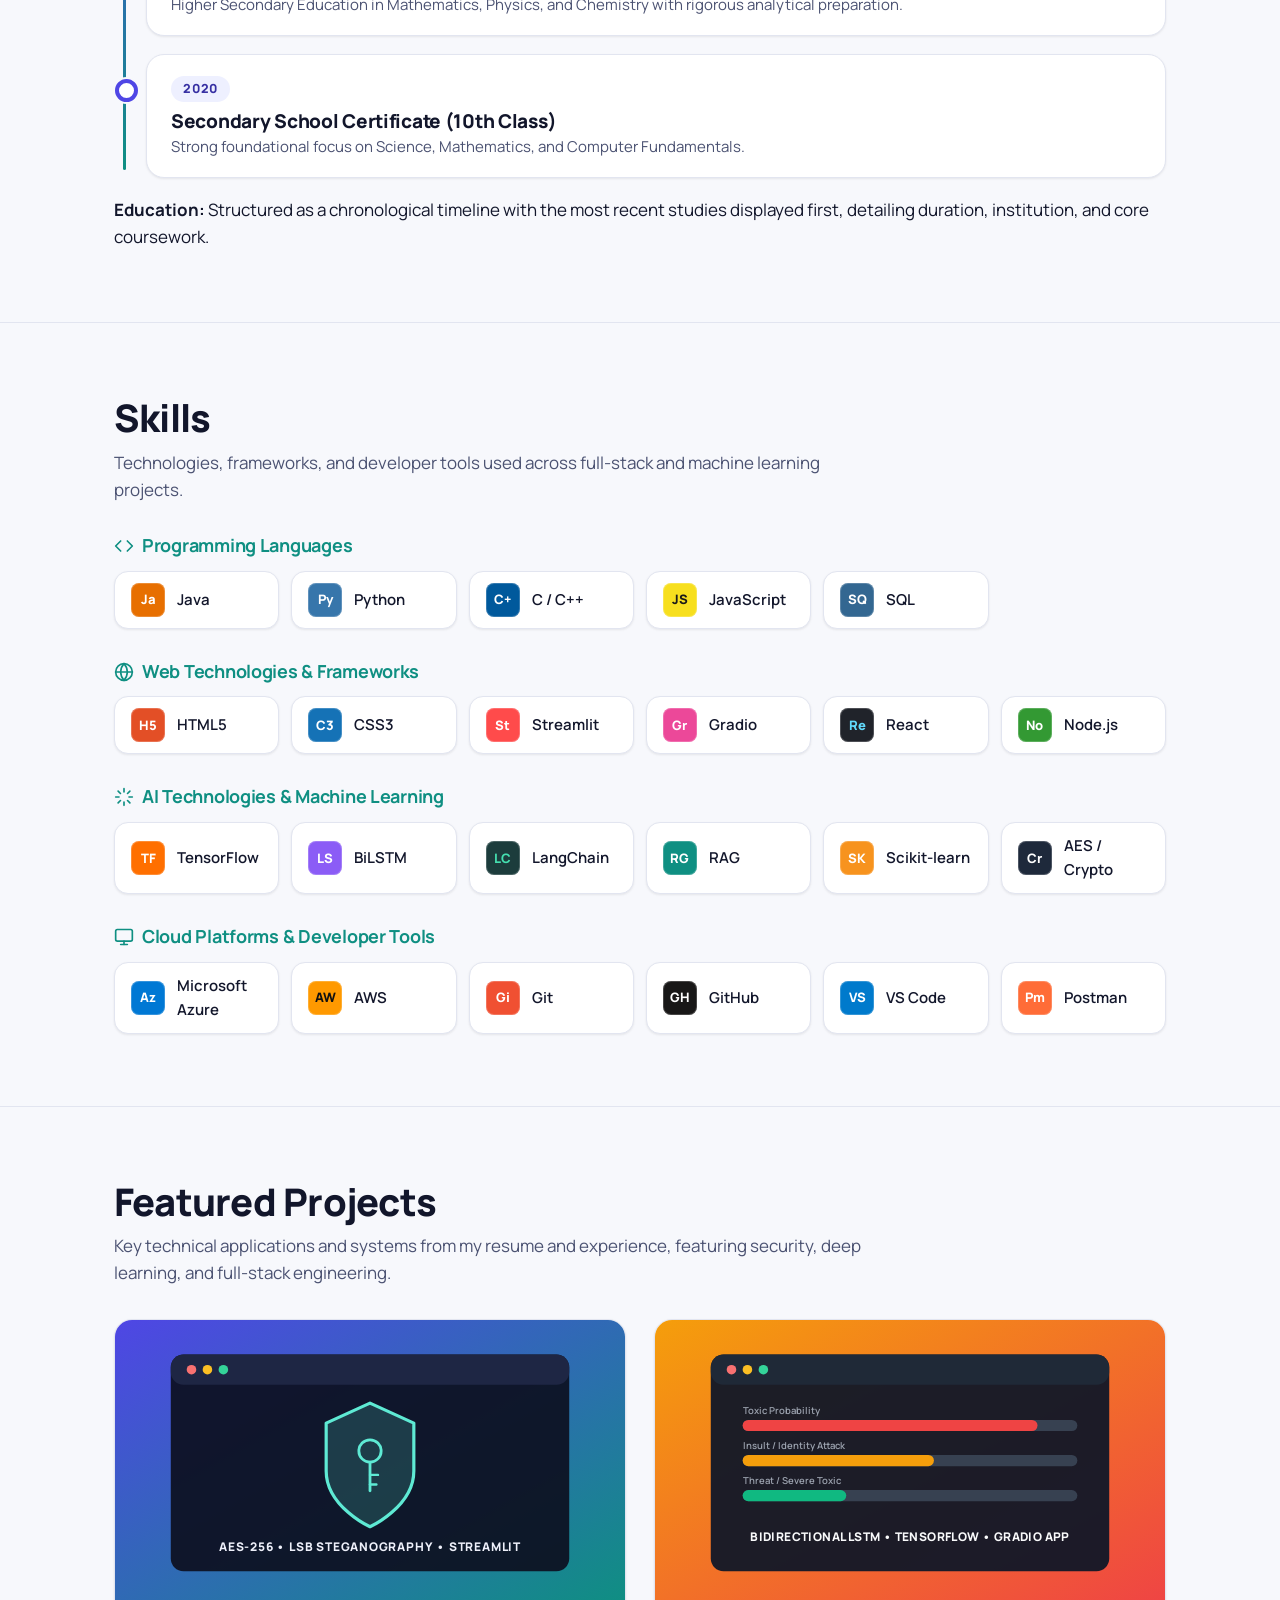
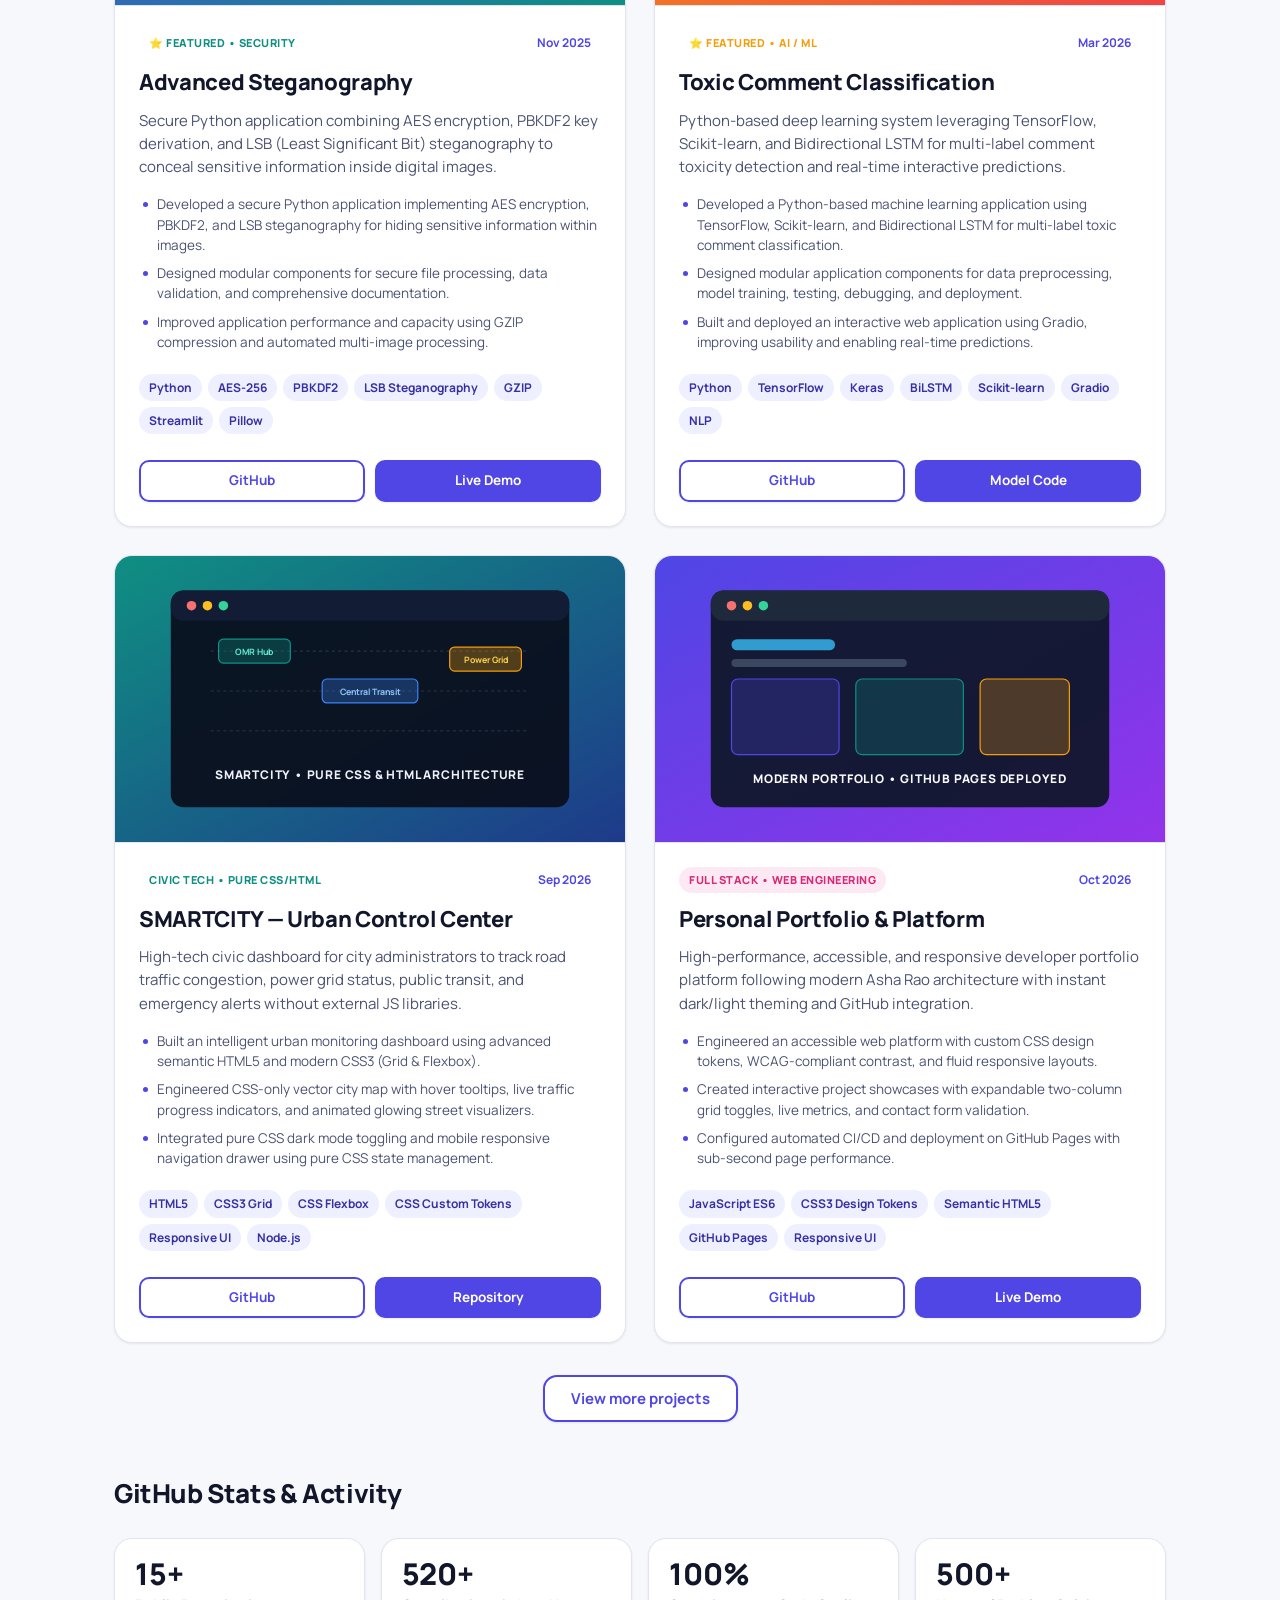
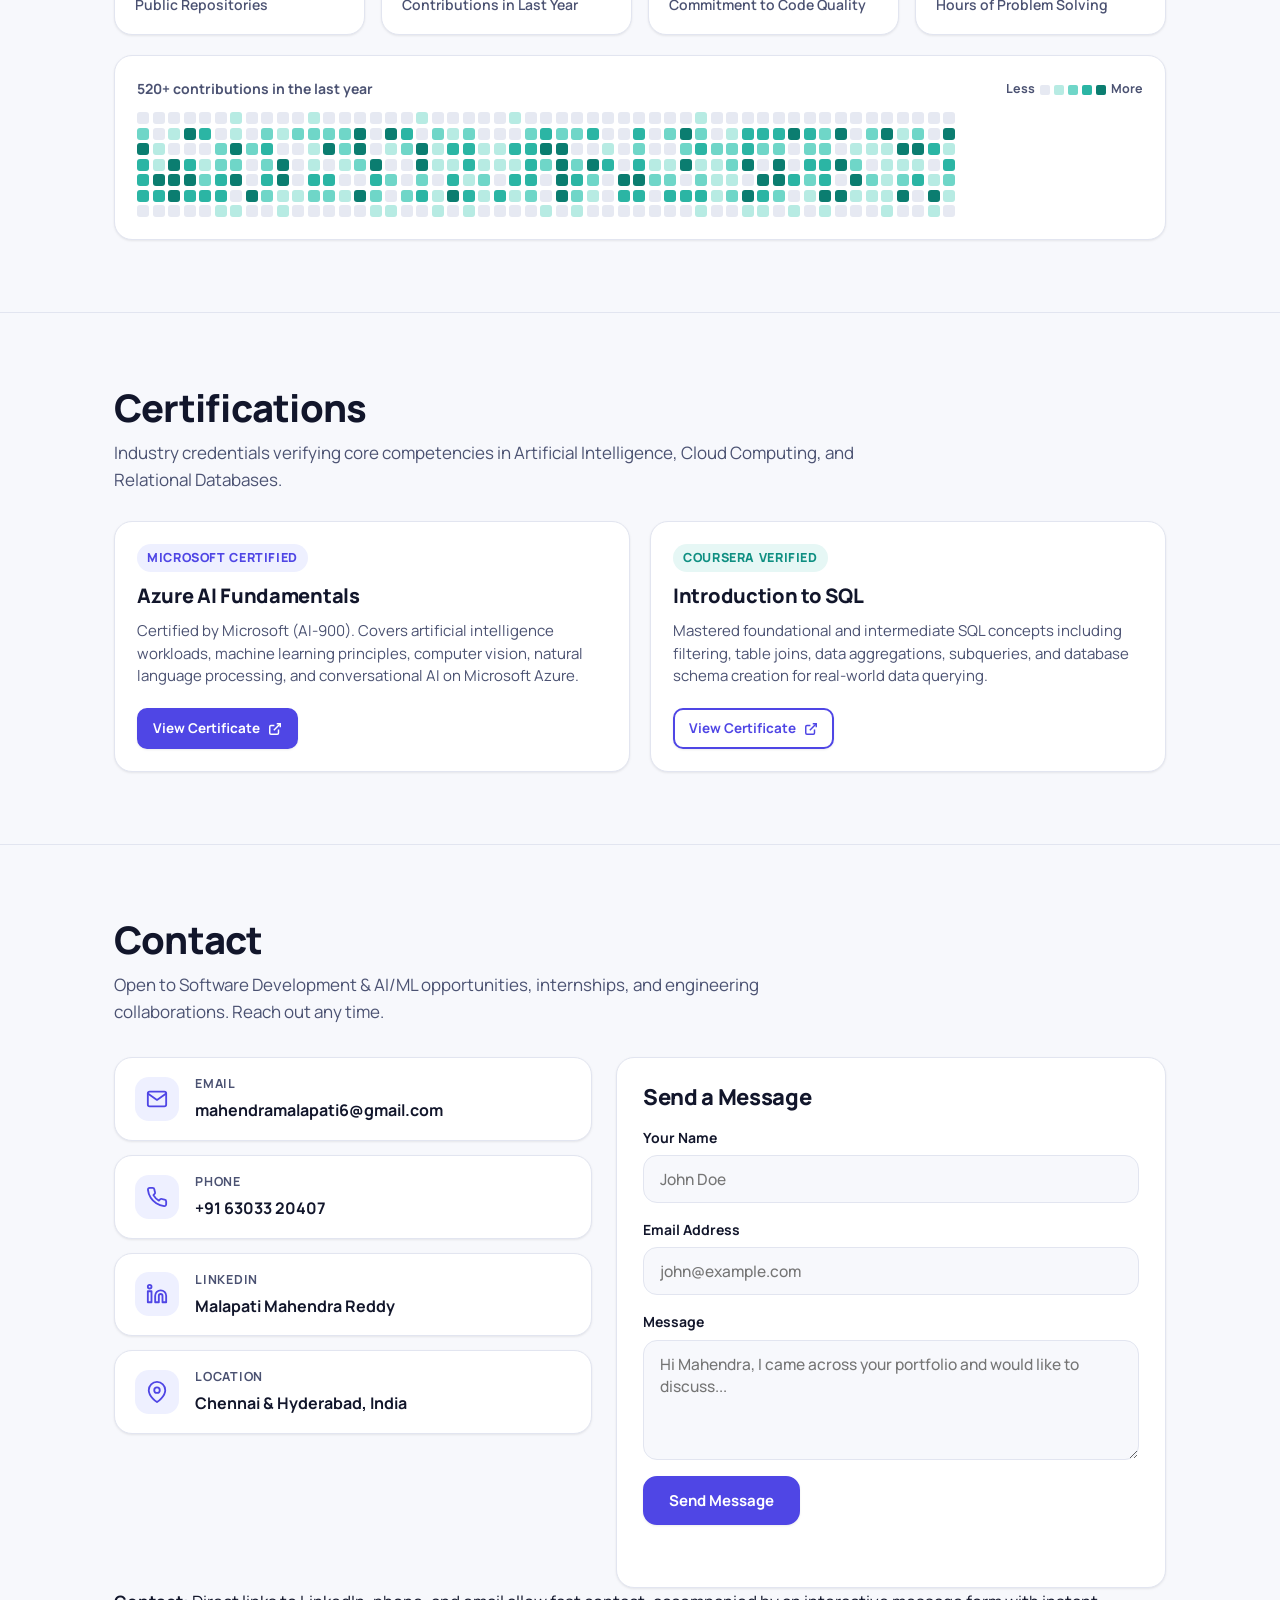
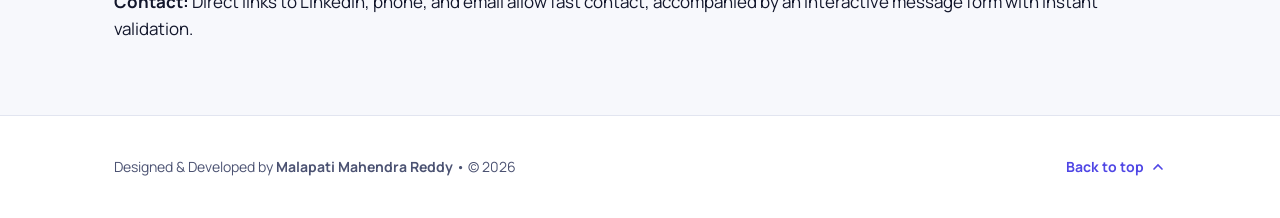
==== commit effcfb6d: "Remove Food Munch and Cloud project cards, display 2 projects initially and 2 on View More" ====
--- a/index.html
+++ b/index.html
@@ -576,121 +576,6 @@
                             </div>
                         </div>
                     </article>
-
-                    <!-- Project 5: Food Munch — Responsive Food Application (Hidden data-more, Row 3, Col 1) -->
-                    <article class="card" hidden data-more>
-                        <div class="cover">
-                            <svg viewBox="0 0 640 360" role="img"
-                                aria-label="Cover illustration of Food Munch Application"
-                                preserveAspectRatio="xMidYMid slice">
-                                <defs>
-                                    <linearGradient id="pGrad5" x1="0" y1="0" x2="1" y2="1">
-                                        <stop offset="0%" stop-color="#F97316" />
-                                        <stop offset="100%" stop-color="#DC2626" />
-                                    </linearGradient>
-                                </defs>
-                                <rect width="640" height="360" fill="url(#pGrad5)" />
-                                <rect x="70" y="44" width="500" height="272" rx="16" fill="#18181B" fill-opacity="0.94" />
-                                <rect x="70" y="44" width="500" height="38" rx="16" fill="#27272A" />
-                                <circle cx="96" cy="63" r="6" fill="#F87171" />
-                                <circle cx="116" cy="63" r="6" fill="#FBBF24" />
-                                <circle cx="136" cy="63" r="6" fill="#34D399" />
-                                <!-- Culinary App Mockup -->
-                                <circle cx="170" cy="160" r="45" fill="#EA580C" fill-opacity="0.25" stroke="#EA580C" stroke-width="2" />
-                                <text x="170" y="166" fill="#FED7AA" font-family="'Manrope',sans-serif" font-size="28" font-weight="800" text-anchor="middle">🍽️</text>
-                                <rect x="245" y="125" width="230" height="18" rx="6" fill="#F97316" fill-opacity="0.8" />
-                                <rect x="245" y="155" width="180" height="12" rx="4" fill="#71717A" fill-opacity="0.6" />
-                                <rect x="245" y="177" width="140" height="12" rx="4" fill="#71717A" fill-opacity="0.4" />
-                                <text x="320" y="280" fill="#FAFAFA" font-family="'Manrope',sans-serif"
-                                    font-weight="800" font-size="15" text-anchor="middle" letter-spacing="1">FOOD MUNCH &bull; RESPONSIVE FOOD APPLICATION</text>
-                            </svg>
-                        </div>
-                        <div class="body">
-                            <div class="card-top">
-                                <span class="card-badge amber">Web Development &bull; UI/UX</span>
-                                <span class="card-date">Aug 2026</span>
-                            </div>
-                            <h3>Food Munch Ordering Platform</h3>
-                            <p>
-                                Responsive and interactive food ordering web application designed for seamless customer browsing, featuring curated categories, promotional offers, and payment integration.
-                            </p>
-                            <ul class="card-points" aria-label="Key accomplishments">
-                                <li>Developed multi-section food ordering interface with responsive navigation, menus, and customer testimonial carousels.</li>
-                                <li>Implemented interactive menu selection modals, promotional gift banners, and mobile-friendly touch interactions.</li>
-                                <li>Built modular CSS architecture ensuring clean code structure and rapid layout adaptability.</li>
-                            </ul>
-                            <ul class="stack" aria-label="Tech stack">
-                                <li>HTML5</li>
-                                <li>CSS3</li>
-                                <li>Bootstrap</li>
-                                <li>Flexbox</li>
-                                <li>Responsive Design</li>
-                            </ul>
-                            <div class="btns">
-                                <a class="btn ghost sm" href="https://github.com/Mahendrareddy123456/foodmunch" target="_blank"
-                                    rel="noopener">GitHub</a>
-                                <a class="btn sm" href="https://github.com/Mahendrareddy123456/foodmunch" target="_blank"
-                                    rel="noopener">Repository</a>
-                            </div>
-                        </div>
-                    </article>
-
-                    <!-- Project 6: Azure AI & Cloud Automation (Hidden data-more, Row 3, Col 2) -->
-                    <article class="card" hidden data-more>
-                        <div class="cover">
-                            <svg viewBox="0 0 640 360" role="img"
-                                aria-label="Cover illustration of Azure AI and Cloud Services"
-                                preserveAspectRatio="xMidYMid slice">
-                                <defs>
-                                    <linearGradient id="pGrad6" x1="0" y1="0" x2="1" y2="1">
-                                        <stop offset="0%" stop-color="#2563EB" />
-                                        <stop offset="100%" stop-color="#7C3AED" />
-                                    </linearGradient>
-                                </defs>
-                                <rect width="640" height="360" fill="url(#pGrad6)" />
-                                <rect x="70" y="44" width="500" height="272" rx="16" fill="#0B132B" fill-opacity="0.94" />
-                                <rect x="70" y="44" width="500" height="38" rx="16" fill="#1C2541" />
-                                <circle cx="96" cy="63" r="6" fill="#F87171" />
-                                <circle cx="116" cy="63" r="6" fill="#FBBF24" />
-                                <circle cx="136" cy="63" r="6" fill="#34D399" />
-                                <!-- Cloud SVG graphic -->
-                                <path
-                                    d="M260 200 C240 200 220 185 220 160 C220 135 240 120 265 120 C275 100 300 85 330 85 C365 85 395 105 400 135 C415 135 430 150 430 165 C430 185 415 200 395 200 Z"
-                                    fill="#38BDF8" fill-opacity="0.22" stroke="#38BDF8" stroke-width="3.5" />
-                                <text x="320" y="278" fill="#F0F9FF" font-family="'Manrope',sans-serif"
-                                    font-weight="800" font-size="15" text-anchor="middle" letter-spacing="1">AZURE AI FUNDAMENTALS &bull; SQL &bull; AWS</text>
-                            </svg>
-                        </div>
-                        <div class="body">
-                            <div class="card-top">
-                                <span class="card-badge blue">Cloud &bull; Database Architecture</span>
-                                <span class="card-date">Jul 2024</span>
-                            </div>
-                            <h3>Azure AI &amp; Cloud Services</h3>
-                            <p>
-                                Cloud and data-driven systems leveraging Microsoft Azure AI Fundamentals, AWS cloud infrastructure, relational SQL database design, and automated backend data processing.
-                            </p>
-                            <ul class="card-points" aria-label="Key accomplishments">
-                                <li>Gained foundational knowledge in Artificial Intelligence, Machine Learning, and automated data processing on Microsoft Azure.</li>
-                                <li>Designed relational SQL databases, optimized complex query structures, and performed rigorous data validation for real-world scenarios.</li>
-                                <li>Built foundational understanding of AWS cloud services and REST API integration for robust software deployment.</li>
-                            </ul>
-                            <ul class="stack" aria-label="Tech stack">
-                                <li>Azure AI</li>
-                                <li>AWS Cloud</li>
-                                <li>SQL Databases</li>
-                                <li>Relational Modeling</li>
-                                <li>REST APIs</li>
-                                <li>Data Validation</li>
-                            </ul>
-                            <div class="btns">
-                                <a class="btn ghost sm" href="https://github.com/Mahendrareddy123456" target="_blank"
-                                    rel="noopener">GitHub</a>
-                                <a class="btn sm" href="https://s3.amazonaws.com/coursera_assets/meta_images/generated/CERTIFICATE_LANDING_PAGE/CERTIFICATE_LANDING_PAGE~HFRZQETCVS5L/CERTIFICATE_LANDING_PAGE~HFRZQETCVS5L.jpeg"
-                                    target="_blank" rel="noopener">Certification</a>
-                            </div>
-                        </div>
-                    </article>
                 </div>
 
                 <!-- View More Projects Button -->
--- a/port.css
+++ b/port.css
@@ -1,9 +1,3 @@
-/* ==========================================================================
-   Design System & Tokens - Matching Asha Rao Portfolio Architecture
-   One modern font (Manrope), refined indigo/teal/amber accents, 
-   light/dark modes, high contrast, clean typography, responsive layout.
-   ========================================================================== */
-
 :root {
   --bg: #F7F8FC;
   --surface: #FFFFFF;
@@ -134,7 +128,10 @@
   transition: background-color 0.25s ease, color 0.25s ease;
 }
 
-h1, h2, h3, h4 {
+h1,
+h2,
+h3,
+h4 {
   margin: 0;
   line-height: 1.2;
   color: var(--ink);
@@ -145,7 +142,8 @@
   margin: 0;
 }
 
-ul, ol {
+ul,
+ol {
   list-style: none;
   margin: 0;
   padding: 0;
@@ -948,10 +946,21 @@
   transform: scale(1.4);
 }
 
-.cal .grid i[data-l="1"] { background: var(--c1); }
-.cal .grid i[data-l="2"] { background: var(--c2); }
-.cal .grid i[data-l="3"] { background: var(--c3); }
-.cal .grid i[data-l="4"] { background: var(--c4); }
+.cal .grid i[data-l="1"] {
+  background: var(--c1);
+}
+
+.cal .grid i[data-l="2"] {
+  background: var(--c2);
+}
+
+.cal .grid i[data-l="3"] {
+  background: var(--c3);
+}
+
+.cal .grid i[data-l="4"] {
+  background: var(--c4);
+}
 
 .cal small {
   display: block;
@@ -1285,7 +1294,10 @@
   html {
     scroll-behavior: auto;
   }
-  *, *::before, *::after {
+
+  *,
+  *::before,
+  *::after {
     animation-duration: 0.01ms !important;
     animation-iteration-count: 1 !important;
     transition-duration: 0.01ms !important;
